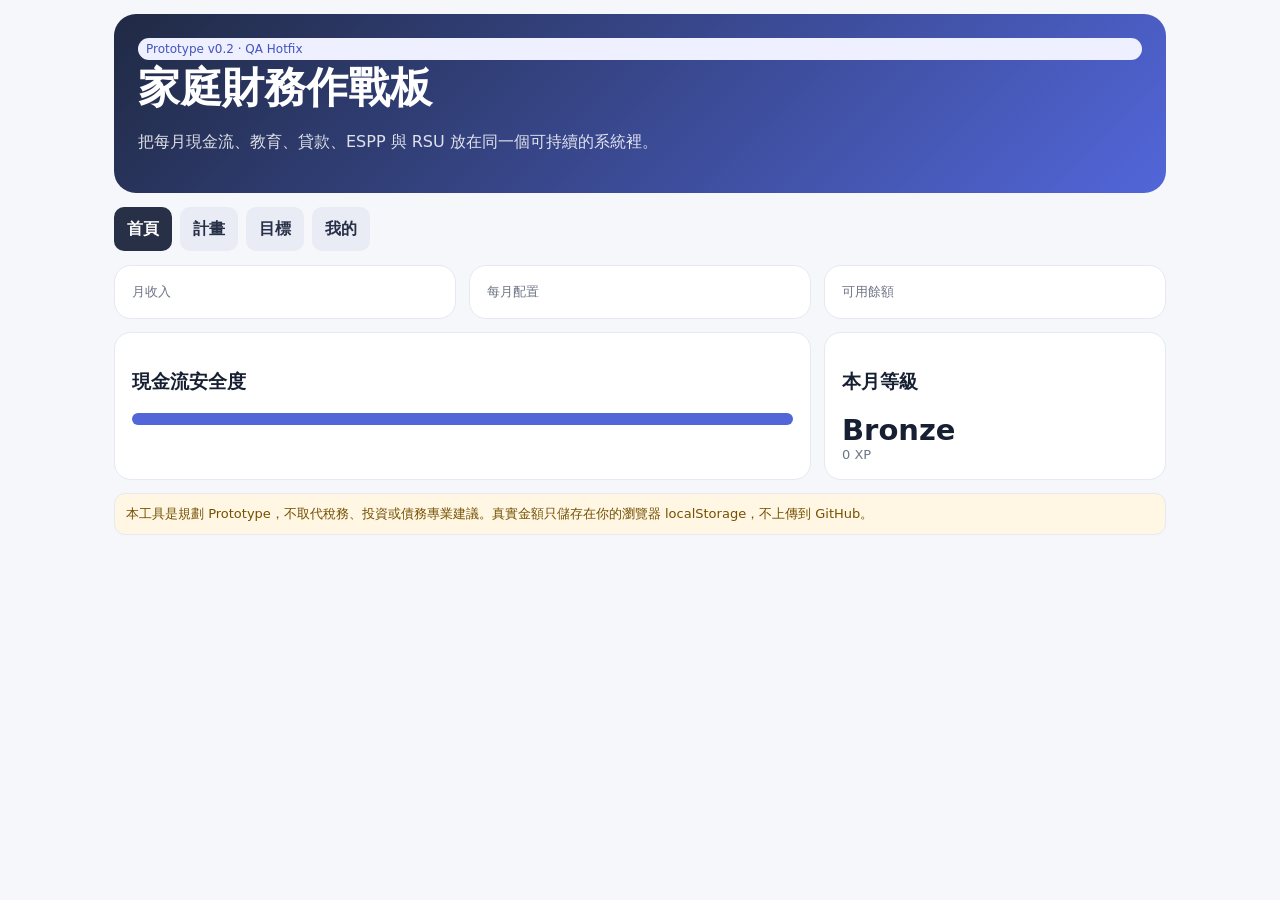
==== preview/index.html @ ba94e218 "preview: emergency QA source-fragment hotfix" ====
<!doctype html><html lang="zh-Hant"><head><meta charset="utf-8"><meta name="viewport" content="width=device-width,initial-scale=1"><title>家庭財務作戰板</title><style>:root{--font-scale:1;--b:#f5f7fb;--c:#fff;--i:#172033;--m:#6d7485;--a:#5266d9;--l:#e6e9f2;--g:#158266}*{box-sizing:border-box}body{margin:0;background:var(--b);color:var(--i);font-family:system-ui,-apple-system,"Noto Sans TC",sans-serif;font-size:calc(16px * var(--font-scale))}.w{max-width:1080px;margin:auto;padding:14px}.hero{background:linear-gradient(135deg,#202a44,#5266d9);color:#fff;padding:24px;border-radius:22px}.hero h1{margin:0;font-size:clamp(28px,5vw,42px)}.hero p{opacity:.85}.tabs{display:flex;gap:8px;margin:14px 0;overflow:auto}.tabs a,button{border:0;border-radius:10px;padding:10px 13px;background:#e9ecf5;color:#273047;font-weight:700}.tabs .on{background:#273047;color:#fff}.page{display:none}.page.on{display:grid}.page:target{display:grid}body:has(.page:target) .page.on:not(:target){display:none}.tabs a{text-decoration:none;border-radius:10px;padding:10px 13px;background:#e9ecf5;color:#273047;font-weight:700}.tabs a.on{background:#273047;color:#fff}.grid{grid-template-columns:repeat(12,1fr);gap:13px}.card{grid-column:span 4;background:var(--c);border:1px solid var(--l);border-radius:17px;padding:17px}.wide{grid-column:span 8}.full{grid-column:1/-1}.k{font-size:29px;font-weight:900}.muted{color:var(--m);font-size:13px}.row{display:flex;justify-content:space-between;gap:10px;align-items:center;padding:8px 0;border-bottom:1px solid var(--l)}input{width:145px;padding:9px;border:1px solid var(--l);border-radius:9px;text-align:right;font-size:16px}.bar{height:12px;background:#eef0f5;border-radius:99px;overflow:hidden}.bar i{display:block;height:100%;background:var(--a)}.tag{background:#eef0ff;color:#4253bf;border-radius:99px;padding:4px 8px;font-size:12px}.note{background:#fff7e4;padding:11px;border-radius:11px;color:#755000;font-size:13px}details{margin-top:8px}summary{cursor:pointer;font-weight:700}.quest{display:flex;gap:10px;padding:10px 0;border-bottom:1px solid var(--l)}.quest input{width:auto}.split{display:grid;grid-template-columns:1fr 1fr;gap:10px}.box{background:#f4f6ff;padding:12px;border-radius:12px}.good{color:var(--g)}.fontctl{display:inline-flex;gap:4px;padding:3px;border:1px solid var(--l);border-radius:12px;background:#f4f6fb}.fontctl button{width:44px;height:44px;padding:0;background:transparent}.fontctl button:active{background:#e5e9f4}.stock-event{display:grid;grid-template-columns:18px minmax(0,1fr) auto;gap:10px;padding:10px 0;border-bottom:1px solid var(--l)}.event-dot{width:12px;height:12px;border-radius:50%;margin-top:5px;border:2px solid var(--a);background:#fff}.stock-event.done .event-dot{background:var(--g);border-color:var(--g)}.event-date{font-size:12px;color:var(--m)}.event-name{font-weight:800}.event-memo{font-size:13px;color:var(--m)}.event-menu{display:flex;gap:4px;flex-wrap:wrap}.event-menu button{padding:6px 8px;font-size:12px}.budget-group{border-bottom:1px solid var(--l)}.budget-head{display:flex;gap:10px;align-items:center;padding:10px 0}.budget-toggle{width:44px;height:44px;padding:0}.budget-title{flex:1}.budget-total{font-weight:900}.budget-children{display:none;padding:0 0 12px 54px}.budget-group.open .budget-children{display:block}.subrow{display:grid;grid-template-columns:minmax(0,1fr) 120px 44px;gap:8px;padding:6px 0}.subrow input{width:100%}.del{width:44px;padding:0}:focus-visible{outline:3px solid rgba(82,102,217,.35);outline-offset:2px}.tabs a{min-height:44px;display:flex;align-items:center;justify-content:center;white-space:nowrap}@media(max-width:760px){.budget-children{padding-left:0}.subrow{grid-template-columns:minmax(0,1fr) 100px 44px}.card,.wide{.card,.wide{grid-column:1/-1}.split{grid-template-columns:1fr}input{width:120px}}</style></head><body><div class="w"><section class="hero"><div class="tag">Prototype v0.2 · QA Hotfix</div><h1>家庭財務作戰板</h1><p>把每月現金流、教育、貸款、ESPP 與 RSU 放在同一個可持續的系統裡。</p></section><nav class="tabs"><a class="tablink on" href="#dash" data-p="dash">首頁</a><a class="tablink" href="#budget" data-p="budget">計畫</a><a class="tablink" href="#travel" data-p="travel">目標</a><a class="tablink" href="#quests" data-p="quests">我的</a></nav><main><section id="dash" class="page on grid"><div class="card"><div class="muted">月收入</div><div class="k" id="incomeK"></div></div><div class="card"><div class="muted">每月配置</div><div class="k" id="spentK"></div></div><div class="card"><div class="muted">可用餘額</div><div class="k good" id="leftK"></div></div><div class="card wide"><h3>現金流安全度</h3><div class="bar"><i id="safeBar"></i></div><p class="muted" id="safeTxt"></p></div><div class="card"><h3>本月等級</h3><div class="k" id="level">Bronze</div><div class="muted"><span id="xp">0</span> XP</div></div><div class="card full note">本工具是規劃 Prototype，不取代稅務、投資或債務專業建議。真實金額只儲存在你的瀏覽器 localStorage，不上傳到 GitHub。</div></section><section id="budget" class="page grid"><div class="card full"><h2>每月真實預算</h2><p class="muted">右側直接輸入實際金額，總覽即時重算。</p><div id="budgetRows"></div></div><div class="card full"><h2>Smart Allocation</h2><p class="muted">必要支出與 ESPP 扣除後，把剩餘現金分配到四個目的。</p><div class="split"><div class="box"><div class="row"><span>✈️ 旅行</span><input id="allocTravel" type="number" min="0" inputmode="numeric"></div><div class="row"><span>🛡️ 安全網</span><input id="allocEmergency" type="number" min="0" inputmode="numeric"></div><div class="row"><span>📈 長期投資</span><input id="allocInvest" type="number" min="0" inputmode="numeric"></div><div class="row"><span>☕ 自由使用</span><input id="allocFree" type="number" min="0" inputmode="numeric"></div></div><div class="box"><div class="muted">本月可分配</div><div class="k" id="allocAvailable">NT$0</div><div class="muted">尚未分配</div><div class="k" id="allocRemain">NT$0</div><button type="button" id="suggestAlloc">產生建議配置</button></div></div><div id="allocNote" class="note" style="margin-top:12px"></div></div></section><section id="travel" class="page grid"><div class="card full"><div class="tag">12 個月投射</div><h2>Future Me</h2><p class="muted">只使用目前每月配置做投射，不假設投資報酬率或額外收入。</p><div class="split"><div class="box"><div class="muted">✈️ 旅遊基金增加</div><div class="k" id="fmTravel">NT$0</div></div><div class="box"><div class="muted">🛡️ 安全網增加</div><div class="k" id="fmEmergency">NT$0</div></div><div class="box"><div class="muted">📈 投資本金增加</div><div class="k" id="fmInvest">NT$0</div></div><div class="box"><div class="muted">☕ 自由使用預算</div><div class="k" id="fmFree">NT$0</div></div></div><div id="fmSummary" class="note" style="margin-top:12px"></div></div><div class="card wide"><h2>年度旅遊基金</h2><div class="row"><span>年度目標</span><input id="travelGoal" type="number"></div><div class="row"><span>目前累積</span><input id="travelNow" type="number"></div><div class="row"><span>每月固定投入</span><input id="travelMonthly" type="number"></div><h3 id="travelNeed"></h3><div class="bar"><i id="travelBar"></i></div></div><div class="card"><h3>規則</h3><p>旅遊是可預期支出，使用 sinking fund，不從緊急預備金支付。</p><p class="muted">沒花完直接 rollover 到下一年度。</p></div></section><section id="quests" class="page grid"><div class="card full"><h2>顯示設定</h2><div class="row"><span><b>文字大小</b><br><span class="muted">調整整個介面的閱讀尺寸</span></span><div class="fontctl"><button type="button" id="fontDown" aria-label="縮小字體"><span style="font-size:15px;font-weight:800">A</span></button><button type="button" id="fontUp" aria-label="放大字體"><span style="font-size:23px;font-weight:800">A</span></button></div></div></div><div class="card full"><h2>公司股票</h2><div class="split"><div class="box"><b>AMD RSU</b><div class="k"><span id="rsuViewShares">58</span> 股</div><div class="muted">Cost basis US$<span id="rsuViewBasis">529.14</span></div><div class="muted">已實現 <span id="rsuViewSold">10 股 @ US$624.80</span></div></div><div class="box"><b>AMD ESPP</b><div class="k"><span id="esppViewPct">8</span>%</div><div class="muted">上限 15% · 下一購入 <span id="esppViewNext">2026/11</span></div><div class="muted">本期預估投入 <span id="esppViewAmount">NT$60,000</span></div></div></div><div style="margin-top:18px"><h3>資產事件</h3><div id="stockEventsList"></div><button type="button" id="eventAdd">＋ 新增事件</button><div id="eventForm" class="box" style="display:none;margin-top:10px"><div class="row"><span>日期</span><input id="eventDate" type="date"></div><div class="row"><span>類型</span><select id="eventKind"><option>RSU Vest</option><option>RSU Sell</option><option>ESPP Purchase</option><option>ESPP Sell</option><option>Bonus</option><option>其他</option></select></div><div class="row"><span>名稱</span><input id="eventName" type="text" placeholder="事件名稱"></div><div class="row"><span>備註</span><input id="eventMemo" type="text" placeholder="股數、價格或用途"></div><div style="display:flex;justify-content:flex-end;gap:8px;margin-top:10px"><button type="button" id="eventCancel">取消</button><button type="button" id="eventSave">儲存</button></div></div></div><details style="margin-top:12px"><summary>編輯公司股票資料</summary><div class="box"><div class="row"><span>RSU 剩餘股數</span><input id="rsuEditShares" type="number" min="0"></div><div class="row"><span>RSU Cost basis (USD)</span><input id="rsuEditBasis" type="number" min="0" step="0.01"></div><div class="row"><span>已賣股數</span><input id="rsuEditSoldShares" type="number" min="0"></div><div class="row"><span>已賣平均價 (USD)</span><input id="rsuEditSoldPrice" type="number" min="0" step="0.01"></div><div class="row"><span>ESPP 提撥率</span><input id="esppEditPct" type="number" min="0" max="15"></div><div class="row"><span>ESPP 本期預估投入</span><input id="esppEditAmount" type="number" min="0"></div></div></details><div class="note" style="margin-top:12px"><b>集中風險</b><br>薪資、RSU 與 ESPP 都來自同一家公司；變現後可優先考慮非雇主公司資產。</div></div><div class="card full"><h2>本月任務</h2><div id="questRows"></div></div></section></main></div><script>
const defaults={income:0,travelGoal:0,travelNow:0,travelMonthly:0,esppPct:8,quests:[false,false,false,false,false],fontScale:1};
const defs={
 mortgage:{name:'房貸／住房',subs:['房貸','管理費','水電／瓦斯']},
 education:{name:'子女教育／課程',subs:['學校／學雜費','英文｜以馬內利美語','小提琴｜星晴','籃球 A2','游泳｜FSIMG 鯊魚團練','游泳｜個別課','數學／家教','鋼琴｜鈞鈞','圍棋','MTB 單車','小鐵人','芭蕾','水球','水舞／美人魚','教材／書籍／學習 App','比賽／報名／活動費']},
 transport:{name:'交通／校車',subs:['校車／大眾運輸','油資／停車','計程車']},
 loans:{name:'其他貸款',subs:['中信信貸','聯邦信貸','LINE Bank 信貸','信用卡分期／其他貸款']},
 living:{name:'生活費',subs:['餐飲','日用品','電信／網路']},
 insurance:{name:'保險／醫療',subs:['保險','醫療／藥品']},
 travel:{name:'年度旅遊基金',subs:['機票／交通','住宿','活動／當地支出']},
 emergency:{name:'緊急預備金',subs:['緊急預備金']},
 invest:{name:'非 AMD 長期投資',subs:['ETF／基金','其他長期投資']},
 other:{name:'彈性／大型支出',subs:['課程／器材','臨時支出']}
};
let raw={};try{raw=JSON.parse(localStorage.getItem('lfp')||'{}')}catch(e){}
let s=Object.assign({},defaults,raw);if(!s.fontScale)s.fontScale=1;
['allocTravel','allocEmergency','allocInvest','allocFree'].forEach(function(k){if(typeof s[k]!=='number')s[k]=0});
if(!s.employerStock)s.employerStock={rsuShares:58,rsuBasis:529.14,soldShares:10,soldPrice:624.80,esppPct:s.esppPct||8,esppMax:15,nextPurchase:'2026-11',esppAmount:60000};
if(!Array.isArray(s.stockEvents))s.stockEvents=[{date:'2026-09-24',kind:'RSU Sell',name:'RSU 已實現',memo:'10 股 @ US$624.80',done:true},{date:'2026-11-15',kind:'ESPP Purchase',name:'ESPP 預計購入',memo:'本期預估投入 NT$60,000',done:false}];document.documentElement.style.setProperty('--font-scale',s.fontScale);
if(!s.subcategories){s.subcategories={};for(const k in defs)s.subcategories[k]=defs[k].subs.map(n=>[n,0]);}
for(const k in defs){
 if(!Array.isArray(s.subcategories[k]))s.subcategories[k]=[];
 const names=s.subcategories[k].map(function(x){return x[0]});
 defs[k].subs.forEach(function(n){if(names.indexOf(n)<0)s.subcategories[k].push([n,0])});
}
const money=n=>'NT</body></html>+Math.round(Number(n)||0).toLocaleString('zh-TW');
function persist(){localStorage.setItem('lfp',JSON.stringify(s))}
function total(k){return (s.subcategories[k]||[]).reduce((a,x)=>a+(Number(x[1])||0),0)}
function updateFutureMe(){
 var set=function(id,v){var e=document.getElementById(id);if(e)e.textContent=money(v)};
 set('fmTravel',(s.allocTravel||0)*12);set('fmEmergency',(s.allocEmergency||0)*12);set('fmInvest',(s.allocInvest||0)*12);set('fmFree',(s.allocFree||0)*12);
 var sum=document.getElementById('fmSummary');if(sum){var total=((s.allocTravel||0)+(s.allocEmergency||0)+(s.allocInvest||0)+(s.allocFree||0))*12;sum.innerHTML=total>0?'照目前節奏，未來 12 個月會有 <b>'+money(total)+'</b> 被有目的地分配。':'先在「計畫」完成 Smart Allocation，這裡就會出現 12 個月後的結果。'}
}
function updateAllocation(){
 var essential=['mortgage','education','transport','loans','living','insurance','other'].reduce(function(a,k){return a+total(k)},0);
 var espp=(Number(s.income)||0)*(Number(s.esppPct)||0)/100;
 var available=Math.max(0,(Number(s.income)||0)-essential-espp);
 var used=(s.allocTravel||0)+(s.allocEmergency||0)+(s.allocInvest||0)+(s.allocFree||0);
 var remain=available-used;
 var txt=function(id,v){var e=document.getElementById(id);if(e)e.textContent=v};
 var val=function(id,v){var e=document.getElementById(id);if(e&&document.activeElement!==e)e.value=v};
 txt('allocAvailable',money(available));txt('allocRemain',money(remain));
 var re=document.getElementById('allocRemain');if(re)re.className='k '+(remain<0?'':'good');
 val('allocTravel',s.allocTravel);val('allocEmergency',s.allocEmergency);val('allocInvest',s.allocInvest);val('allocFree',s.allocFree);
 var note=document.getElementById('allocNote');if(note)note.innerHTML=remain<0?'<b>目前超出可分配金額 '+money(Math.abs(remain))+'</b>，請降低配置。':'一年照此配置：旅行 '+money(s.allocTravel*12)+' · 安全網 '+money(s.allocEmergency*12)+' · 投資本金 '+money(s.allocInvest*12);
 updateFutureMe();return available;
}
function renderStockEvents(){
 var host=document.getElementById('stockEventsList');if(!host)return;
 var arr=s.stockEvents.slice().sort(function(a,b){return String(a.date).localeCompare(String(b.date))});
 host.innerHTML=arr.map(function(ev){var i=s.stockEvents.indexOf(ev);return '<div class="stock-event '+(ev.done?'done':'')+'"><span class="event-dot"></span><div><div class="event-date">'+String(ev.date||'').replace(/-/g,'/')+' · '+(ev.kind||'其他')+'</div><div class="event-name">'+(ev.name||'未命名')+'</div><div class="event-memo">'+(ev.memo||'')+'</div></div><div class="event-menu"><button type="button" data-event-toggle="'+i+'">'+(ev.done?'復原':'完成')+'</button><button type="button" data-event-delete="'+i+'">刪除</button></div></div>'}).join('');
 host.querySelectorAll('[data-event-toggle]').forEach(function(b){b.onclick=function(){var i=Number(b.getAttribute('data-event-toggle'));if(!s.stockEvents[i])return;s.stockEvents[i].done=!s.stockEvents[i].done;persist();renderStockEvents()}});
 host.querySelectorAll('[data-event-delete]').forEach(function(b){b.onclick=function(){var i=Number(b.getAttribute('data-event-delete'));if(!s.stockEvents[i])return;s.stockEvents.splice(i,1);persist();renderStockEvents()}});
}
function bindStockEvents(){
 var add=document.getElementById('eventAdd'),form=document.getElementById('eventForm'),cancel=document.getElementById('eventCancel'),save=document.getElementById('eventSave');
 if(add&&form)add.onclick=function(){form.style.display='block'};
 if(cancel&&form)cancel.onclick=function(){form.style.display='none'};
 if(save&&form)save.onclick=function(){var d=document.getElementById('eventDate').value,n=document.getElementById('eventName').value.trim();if(!d||!n)return;s.stockEvents.push({date:d,kind:document.getElementById('eventKind').value,name:n,memo:document.getElementById('eventMemo').value.trim(),done:false});persist();form.style.display='none';document.getElementById('eventName').value='';document.getElementById('eventMemo').value='';renderStockEvents()};
}
function updateStock(){
 var x=s.employerStock||{};
 var set=function(id,v){var e=document.getElementById(id);if(e)e.textContent=v};
 var val=function(id,v){var e=document.getElementById(id);if(e&&document.activeElement!==e)e.value=v};
 set('rsuViewShares',x.rsuShares||0);set('rsuViewBasis',Number(x.rsuBasis||0).toFixed(2));
 set('rsuViewSold',(x.soldShares||0)+' 股 @ US
 const espp=(Number(s.income)||0)*(Number(s.esppPct)||0)/100;
 const spent=Object.keys(defs).reduce((a,k)=>a+total(k),0)+espp;
 document.getElementById('incomeK').textContent=money(s.income);document.getElementById('spentK').textContent=money(spent);document.getElementById('leftK').textContent=money((Number(s.income)||0)-spent);
 const r=s.income?Math.max(0,Math.min(100,((s.income-spent)/s.income)*100)):0;document.getElementById('safeBar').style.width=r+'%';document.getElementById('safeTxt').textContent='月收入扣除規劃後保留 '+r.toFixed(1)+'% 現金彈性';
 updateAllocation();
}
function bindBudget(){
 document.querySelectorAll('.budget-toggle').forEach(b=>b.onclick=()=>{const g=b.closest('.budget-group');g.classList.toggle('open');b.textContent=g.classList.contains('open')?'−':'＋'});
 document.querySelectorAll('.subamt').forEach(e=>e.oninput=()=>{const k=e.dataset.k,i=+e.dataset.i;s.subcategories[k][i][1]=Math.max(0,Number(e.value)||0);e.closest('.budget-group').querySelector('.budget-total').textContent=money(total(k));persist();calc()});
 document.querySelectorAll('.subname').forEach(e=>e.onchange=()=>{s.subcategories[e.dataset.k][+e.dataset.i][0]=e.value.trim()||'未命名';persist()});
 document.querySelectorAll('.del').forEach(b=>b.onclick=()=>{const k=b.dataset.k;s.subcategories[k].splice(+b.dataset.i,1);persist();renderBudget();(()=>{const g=document.querySelector('[data-group="'+k+'"]');if(g){g.classList.add('open');const bt=g.querySelector('.budget-toggle');if(bt)bt.textContent='−'}})()});
 document.querySelectorAll('.add').forEach(b=>b.onclick=()=>{const k=b.dataset.k;s.subcategories[k].push(['新項目',0]);persist();renderBudget();const g=document.querySelector('[data-group="'+k+'"]');if(g){g.classList.add('open');const bt=g.querySelector('.budget-toggle');if(bt)bt.textContent='−'}});
}
function renderBudget(){
 document.getElementById('budgetRows').innerHTML='<div class="row"><b>可分配月收入</b><input id="incomeInput" type="number" inputmode="numeric" value="'+(s.income||0)+'"></div>'+Object.entries(defs).map(([k,d])=>'<div class="budget-group" data-group="'+k+'"><div class="budget-head"><button type="button" class="budget-toggle">＋</button><div class="budget-title"><b>'+d.name+'</b></div><div class="budget-total">'+money(total(k))+'</div></div><div class="budget-children">'+(s.subcategories[k]||[]).map((x,i)=>'<div class="subrow"><input class="subname" data-k="'+k+'" data-i="'+i+'" value="'+String(x[0]).replace(/"/g,'&quot;')+'"><input class="subamt" data-k="'+k+'" data-i="'+i+'" type="number" inputmode="numeric" min="0" value="'+(Number(x[1])||0)+'"><button type="button" class="del" data-k="'+k+'" data-i="'+i+'">×</button></div>').join('')+'<button type="button" class="add" data-k="'+k+'">＋ 新增子分類</button></div></div>').join('');
 document.getElementById('incomeInput').oninput=()=>{s.income=Number(document.getElementById('incomeInput').value)||0;persist();calc()};bindBudget();
}
function render(){
 renderBudget();calc();updateStock();updateFutureMe();renderStockEvents();
  document.getElementById('travelGoal').value=s.travelGoal;document.getElementById('travelNow').value=s.travelNow;document.getElementById('travelMonthly').value=s.travelMonthly;
 const rem=Math.max(0,s.travelGoal-s.travelNow),m=Math.max(1,Math.ceil(rem/Math.max(1,s.travelMonthly)));document.getElementById('travelNeed').textContent='照目前速度約 '+m+' 個月達標';document.getElementById('travelBar').style.width=(s.travelGoal?Math.min(100,s.travelNow/s.travelGoal*100):0)+'%';
  document.getElementById('questRows').innerHTML=['沒有新增高利消費債','旅遊基金完成投入','緊急預備金完成投入','ESPP 符合現金流','完成月底 Review'].map((q,i)=>'<label class="quest"><input data-q="'+i+'" type="checkbox" '+(s.quests[i]?'checked':'')+'><span>'+q+'</span></label>').join('');
 const xp=s.quests.filter(Boolean).length*20;var xpEl=document.getElementById('xp');if(xpEl)xpEl.textContent=xp;var levelEl=document.getElementById('level');if(levelEl)levelEl.textContent=xp>=80?'Gold':xp>=40?'Silver':'Bronze';
 document.querySelectorAll('[data-q]').forEach(e=>e.onchange=()=>{s.quests[+e.dataset.q]=e.checked;persist();render()});
}
function bindTabs(){document.querySelectorAll('.tabs a').forEach(function(b){b.onclick=function(){document.querySelectorAll('.tabs button').forEach(function(x){x.classList.remove('on')});document.querySelectorAll('.page').forEach(function(x){x.classList.remove('on')});b.classList.add('on');var p=document.getElementById(b.getAttribute('data-p'));if(p)p.classList.add('on')}})}
function boot(){
 var phase='start';
 try{
  phase='render';render();
  phase='tabs';bindTabs();
  ['travelGoal','travelNow','travelMonthly'].forEach(function(id){var el=document.getElementById(id);if(el)el.oninput=function(e){s[id]=Number(e.target.value)||0;persist();if(id==='esppPct')calc()}});
  bindStockEvents();
  var allocFields=['allocTravel','allocEmergency','allocInvest','allocFree'];
  allocFields.forEach(function(id){var e=document.getElementById(id);if(e)e.oninput=function(){s[id]=Math.max(0,Number(e.value)||0);persist();updateAllocation()}});
  var sa=document.getElementById('suggestAlloc');if(sa)sa.onclick=function(){var a=updateAllocation();s.allocTravel=Math.round(a*.25);s.allocEmergency=Math.round(a*.30);s.allocInvest=Math.round(a*.30);s.allocFree=Math.max(0,a-s.allocTravel-s.allocEmergency-s.allocInvest);persist();updateAllocation()};
  var stockFields=['rsuEditShares','rsuEditBasis','rsuEditSoldShares','rsuEditSoldPrice','esppEditPct','esppEditAmount'];
  stockFields.forEach(function(id){var e=document.getElementById(id);if(e)e.oninput=function(){
   if(id==='rsuEditShares')s.employerStock.rsuShares=Math.max(0,Number(e.value)||0);
   if(id==='rsuEditBasis')s.employerStock.rsuBasis=Math.max(0,Number(e.value)||0);
   if(id==='rsuEditSoldShares')s.employerStock.soldShares=Math.max(0,Number(e.value)||0);
   if(id==='rsuEditSoldPrice')s.employerStock.soldPrice=Math.max(0,Number(e.value)||0);
   if(id==='esppEditPct'){s.esppPct=Math.max(0,Math.min(15,Number(e.value)||0));s.employerStock.esppPct=s.esppPct;var ep=document.getElementById('esppPct');if(ep)ep.value=s.esppPct;calc()}
   if(id==='esppEditAmount')s.employerStock.esppAmount=Math.max(0,Number(e.value)||0);
   persist();updateStock();
  }});
  var fd=document.getElementById('fontDown'),fu=document.getElementById('fontUp');
  if(fd)fd.onclick=function(){s.fontScale=Math.max(.9,Math.round((s.fontScale-.05)*100)/100);document.documentElement.style.setProperty('--font-scale',s.fontScale);persist()};
  if(fu)fu.onclick=function(){s.fontScale=Math.min(1.25,Math.round((s.fontScale+.05)*100)/100);document.documentElement.style.setProperty('--font-scale',s.fontScale);persist()};
  phase='done';document.documentElement.setAttribute('data-app-ready','1');
 }catch(err){
  var n=document.createElement('div');n.style.cssText='margin:12px;padding:12px;border-radius:10px;background:#fff1f0;color:#8a1c1c;font:14px system-ui';n.textContent='介面初始化失敗 ['+phase+']：'+(err&&err.message?err.message:String(err));document.body.insertBefore(n,document.body.firstChild);
 }
}
boot()
</script></body></html>
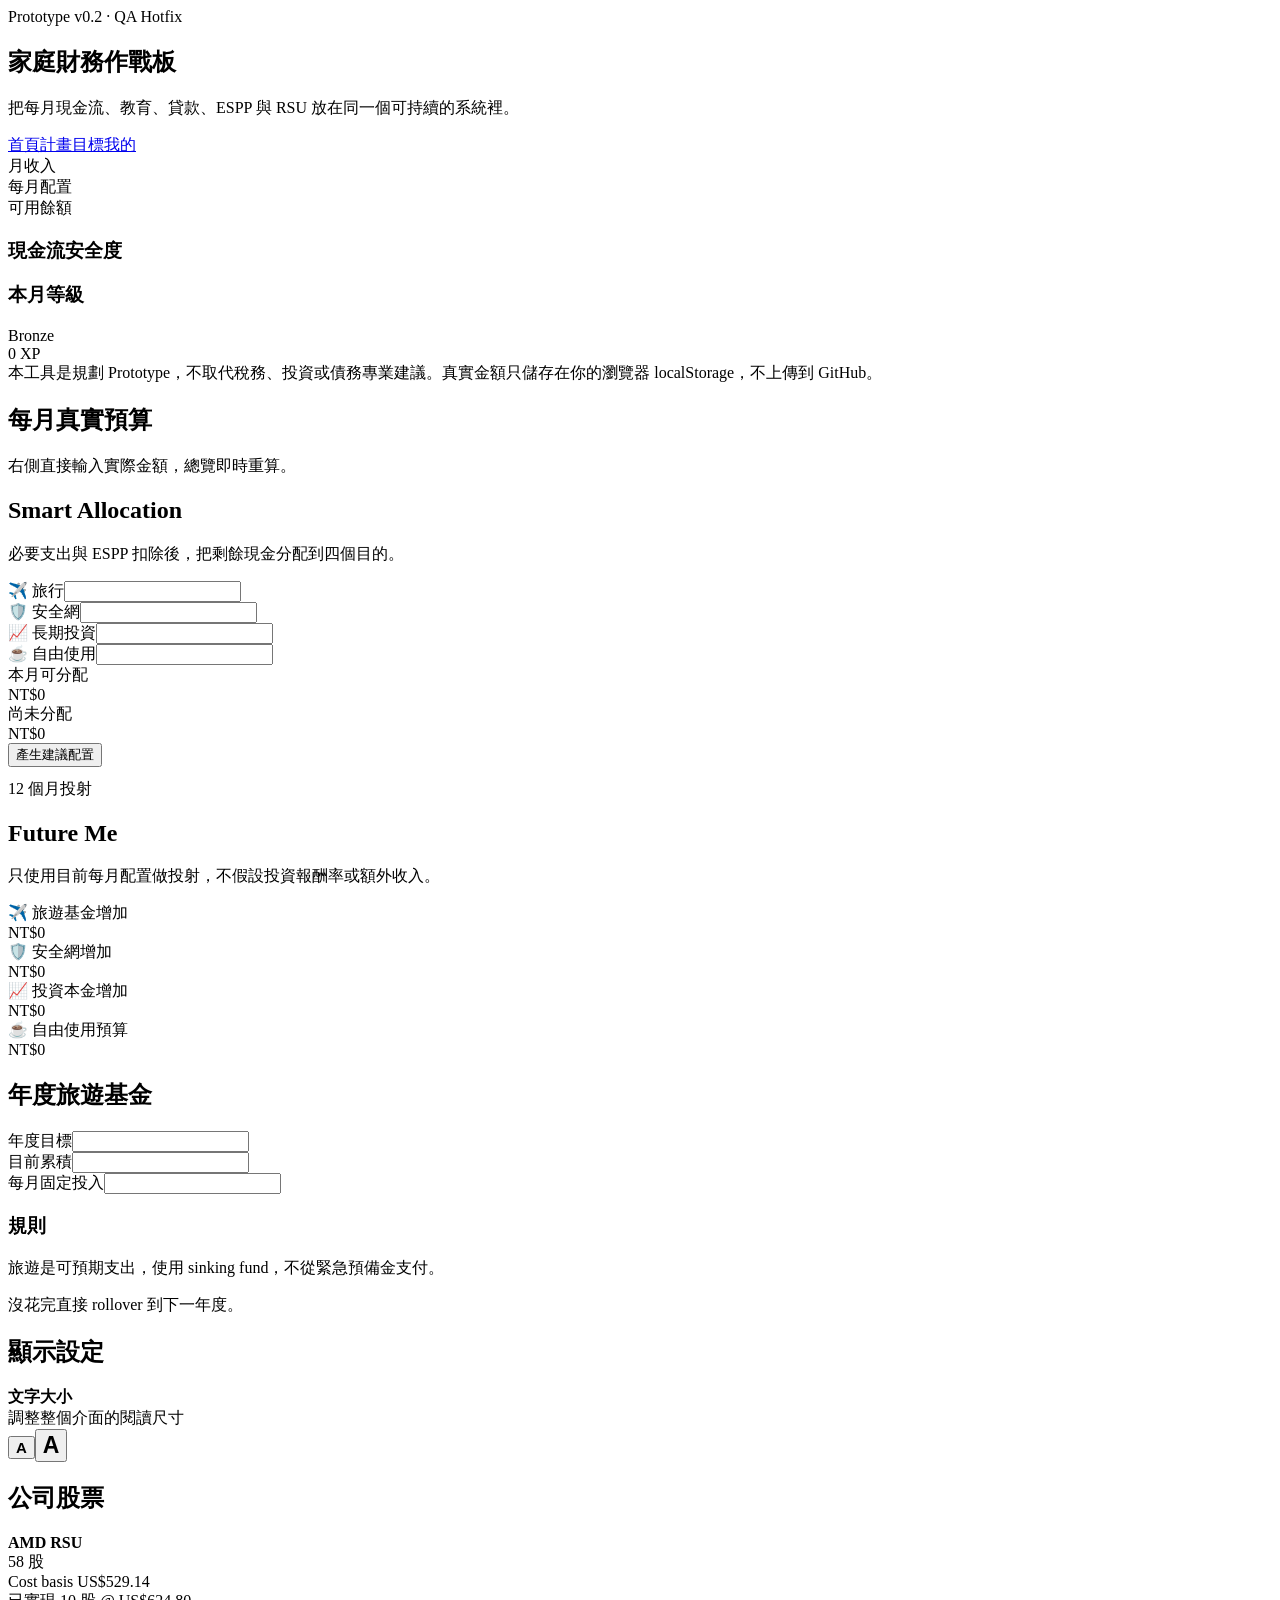
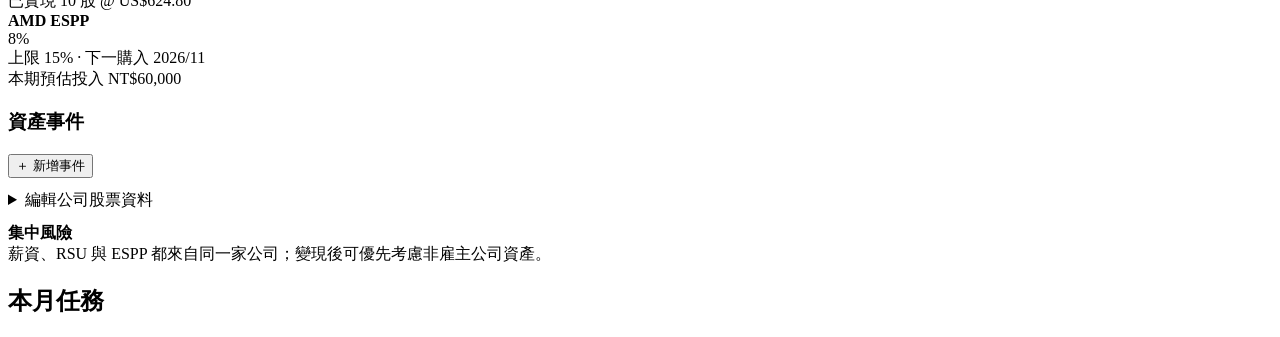
==== commit d820459d: "preview: sync rebuilt index.html" ====
--- a/preview/index.html
+++ b/preview/index.html
@@ -1,4 +1,4 @@
-<!doctype html><html lang="zh-Hant"><head><meta charset="utf-8"><meta name="viewport" content="width=device-width,initial-scale=1"><title>家庭財務作戰板</title><style>:root{--font-scale:1;--b:#f5f7fb;--c:#fff;--i:#172033;--m:#6d7485;--a:#5266d9;--l:#e6e9f2;--g:#158266}*{box-sizing:border-box}body{margin:0;background:var(--b);color:var(--i);font-family:system-ui,-apple-system,"Noto Sans TC",sans-serif;font-size:calc(16px * var(--font-scale))}.w{max-width:1080px;margin:auto;padding:14px}.hero{background:linear-gradient(135deg,#202a44,#5266d9);color:#fff;padding:24px;border-radius:22px}.hero h1{margin:0;font-size:clamp(28px,5vw,42px)}.hero p{opacity:.85}.tabs{display:flex;gap:8px;margin:14px 0;overflow:auto}.tabs a,button{border:0;border-radius:10px;padding:10px 13px;background:#e9ecf5;color:#273047;font-weight:700}.tabs .on{background:#273047;color:#fff}.page{display:none}.page.on{display:grid}.page:target{display:grid}body:has(.page:target) .page.on:not(:target){display:none}.tabs a{text-decoration:none;border-radius:10px;padding:10px 13px;background:#e9ecf5;color:#273047;font-weight:700}.tabs a.on{background:#273047;color:#fff}.grid{grid-template-columns:repeat(12,1fr);gap:13px}.card{grid-column:span 4;background:var(--c);border:1px solid var(--l);border-radius:17px;padding:17px}.wide{grid-column:span 8}.full{grid-column:1/-1}.k{font-size:29px;font-weight:900}.muted{color:var(--m);font-size:13px}.row{display:flex;justify-content:space-between;gap:10px;align-items:center;padding:8px 0;border-bottom:1px solid var(--l)}input{width:145px;padding:9px;border:1px solid var(--l);border-radius:9px;text-align:right;font-size:16px}.bar{height:12px;background:#eef0f5;border-radius:99px;overflow:hidden}.bar i{display:block;height:100%;background:var(--a)}.tag{background:#eef0ff;color:#4253bf;border-radius:99px;padding:4px 8px;font-size:12px}.note{background:#fff7e4;padding:11px;border-radius:11px;color:#755000;font-size:13px}details{margin-top:8px}summary{cursor:pointer;font-weight:700}.quest{display:flex;gap:10px;padding:10px 0;border-bottom:1px solid var(--l)}.quest input{width:auto}.split{display:grid;grid-template-columns:1fr 1fr;gap:10px}.box{background:#f4f6ff;padding:12px;border-radius:12px}.good{color:var(--g)}.fontctl{display:inline-flex;gap:4px;padding:3px;border:1px solid var(--l);border-radius:12px;background:#f4f6fb}.fontctl button{width:44px;height:44px;padding:0;background:transparent}.fontctl button:active{background:#e5e9f4}.stock-event{display:grid;grid-template-columns:18px minmax(0,1fr) auto;gap:10px;padding:10px 0;border-bottom:1px solid var(--l)}.event-dot{width:12px;height:12px;border-radius:50%;margin-top:5px;border:2px solid var(--a);background:#fff}.stock-event.done .event-dot{background:var(--g);border-color:var(--g)}.event-date{font-size:12px;color:var(--m)}.event-name{font-weight:800}.event-memo{font-size:13px;color:var(--m)}.event-menu{display:flex;gap:4px;flex-wrap:wrap}.event-menu button{padding:6px 8px;font-size:12px}.budget-group{border-bottom:1px solid var(--l)}.budget-head{display:flex;gap:10px;align-items:center;padding:10px 0}.budget-toggle{width:44px;height:44px;padding:0}.budget-title{flex:1}.budget-total{font-weight:900}.budget-children{display:none;padding:0 0 12px 54px}.budget-group.open .budget-children{display:block}.subrow{display:grid;grid-template-columns:minmax(0,1fr) 120px 44px;gap:8px;padding:6px 0}.subrow input{width:100%}.del{width:44px;padding:0}:focus-visible{outline:3px solid rgba(82,102,217,.35);outline-offset:2px}.tabs a{min-height:44px;display:flex;align-items:center;justify-content:center;white-space:nowrap}@media(max-width:760px){.budget-children{padding-left:0}.subrow{grid-template-columns:minmax(0,1fr) 100px 44px}.card,.wide{.card,.wide{grid-column:1/-1}.split{grid-template-columns:1fr}input{width:120px}}</style></head><body><div class="w"><section class="hero"><div class="tag">Prototype v0.2 · QA Hotfix</div><h1>家庭財務作戰板</h1><p>把每月現金流、教育、貸款、ESPP 與 RSU 放在同一個可持續的系統裡。</p></section><nav class="tabs"><a class="tablink on" href="#dash" data-p="dash">首頁</a><a class="tablink" href="#budget" data-p="budget">計畫</a><a class="tablink" href="#travel" data-p="travel">目標</a><a class="tablink" href="#quests" data-p="quests">我的</a></nav><main><section id="dash" class="page on grid"><div class="card"><div class="muted">月收入</div><div class="k" id="incomeK"></div></div><div class="card"><div class="muted">每月配置</div><div class="k" id="spentK"></div></div><div class="card"><div class="muted">可用餘額</div><div class="k good" id="leftK"></div></div><div class="card wide"><h3>現金流安全度</h3><div class="bar"><i id="safeBar"></i></div><p class="muted" id="safeTxt"></p></div><div class="card"><h3>本月等級</h3><div class="k" id="level">Bronze</div><div class="muted"><span id="xp">0</span> XP</div></div><div class="card full note">本工具是規劃 Prototype，不取代稅務、投資或債務專業建議。真實金額只儲存在你的瀏覽器 localStorage，不上傳到 GitHub。</div></section><section id="budget" class="page grid"><div class="card full"><h2>每月真實預算</h2><p class="muted">右側直接輸入實際金額，總覽即時重算。</p><div id="budgetRows"></div></div><div class="card full"><h2>Smart Allocation</h2><p class="muted">必要支出與 ESPP 扣除後，把剩餘現金分配到四個目的。</p><div class="split"><div class="box"><div class="row"><span>✈️ 旅行</span><input id="allocTravel" type="number" min="0" inputmode="numeric"></div><div class="row"><span>🛡️ 安全網</span><input id="allocEmergency" type="number" min="0" inputmode="numeric"></div><div class="row"><span>📈 長期投資</span><input id="allocInvest" type="number" min="0" inputmode="numeric"></div><div class="row"><span>☕ 自由使用</span><input id="allocFree" type="number" min="0" inputmode="numeric"></div></div><div class="box"><div class="muted">本月可分配</div><div class="k" id="allocAvailable">NT$0</div><div class="muted">尚未分配</div><div class="k" id="allocRemain">NT$0</div><button type="button" id="suggestAlloc">產生建議配置</button></div></div><div id="allocNote" class="note" style="margin-top:12px"></div></div></section><section id="travel" class="page grid"><div class="card full"><div class="tag">12 個月投射</div><h2>Future Me</h2><p class="muted">只使用目前每月配置做投射，不假設投資報酬率或額外收入。</p><div class="split"><div class="box"><div class="muted">✈️ 旅遊基金增加</div><div class="k" id="fmTravel">NT$0</div></div><div class="box"><div class="muted">🛡️ 安全網增加</div><div class="k" id="fmEmergency">NT$0</div></div><div class="box"><div class="muted">📈 投資本金增加</div><div class="k" id="fmInvest">NT$0</div></div><div class="box"><div class="muted">☕ 自由使用預算</div><div class="k" id="fmFree">NT$0</div></div></div><div id="fmSummary" class="note" style="margin-top:12px"></div></div><div class="card wide"><h2>年度旅遊基金</h2><div class="row"><span>年度目標</span><input id="travelGoal" type="number"></div><div class="row"><span>目前累積</span><input id="travelNow" type="number"></div><div class="row"><span>每月固定投入</span><input id="travelMonthly" type="number"></div><h3 id="travelNeed"></h3><div class="bar"><i id="travelBar"></i></div></div><div class="card"><h3>規則</h3><p>旅遊是可預期支出，使用 sinking fund，不從緊急預備金支付。</p><p class="muted">沒花完直接 rollover 到下一年度。</p></div></section><section id="quests" class="page grid"><div class="card full"><h2>顯示設定</h2><div class="row"><span><b>文字大小</b><br><span class="muted">調整整個介面的閱讀尺寸</span></span><div class="fontctl"><button type="button" id="fontDown" aria-label="縮小字體"><span style="font-size:15px;font-weight:800">A</span></button><button type="button" id="fontUp" aria-label="放大字體"><span style="font-size:23px;font-weight:800">A</span></button></div></div></div><div class="card full"><h2>公司股票</h2><div class="split"><div class="box"><b>AMD RSU</b><div class="k"><span id="rsuViewShares">58</span> 股</div><div class="muted">Cost basis US$<span id="rsuViewBasis">529.14</span></div><div class="muted">已實現 <span id="rsuViewSold">10 股 @ US$624.80</span></div></div><div class="box"><b>AMD ESPP</b><div class="k"><span id="esppViewPct">8</span>%</div><div class="muted">上限 15% · 下一購入 <span id="esppViewNext">2026/11</span></div><div class="muted">本期預估投入 <span id="esppViewAmount">NT$60,000</span></div></div></div><div style="margin-top:18px"><h3>資產事件</h3><div id="stockEventsList"></div><button type="button" id="eventAdd">＋ 新增事件</button><div id="eventForm" class="box" style="display:none;margin-top:10px"><div class="row"><span>日期</span><input id="eventDate" type="date"></div><div class="row"><span>類型</span><select id="eventKind"><option>RSU Vest</option><option>RSU Sell</option><option>ESPP Purchase</option><option>ESPP Sell</option><option>Bonus</option><option>其他</option></select></div><div class="row"><span>名稱</span><input id="eventName" type="text" placeholder="事件名稱"></div><div class="row"><span>備註</span><input id="eventMemo" type="text" placeholder="股數、價格或用途"></div><div style="display:flex;justify-content:flex-end;gap:8px;margin-top:10px"><button type="button" id="eventCancel">取消</button><button type="button" id="eventSave">儲存</button></div></div></div><details style="margin-top:12px"><summary>編輯公司股票資料</summary><div class="box"><div class="row"><span>RSU 剩餘股數</span><input id="rsuEditShares" type="number" min="0"></div><div class="row"><span>RSU Cost basis (USD)</span><input id="rsuEditBasis" type="number" min="0" step="0.01"></div><div class="row"><span>已賣股數</span><input id="rsuEditSoldShares" type="number" min="0"></div><div class="row"><span>已賣平均價 (USD)</span><input id="rsuEditSoldPrice" type="number" min="0" step="0.01"></div><div class="row"><span>ESPP 提撥率</span><input id="esppEditPct" type="number" min="0" max="15"></div><div class="row"><span>ESPP 本期預估投入</span><input id="esppEditAmount" type="number" min="0"></div></div></details><div class="note" style="margin-top:12px"><b>集中風險</b><br>薪資、RSU 與 ESPP 都來自同一家公司；變現後可優先考慮非雇主公司資產。</div></div><div class="card full"><h2>本月任務</h2><div id="questRows"></div></div></section></main></div><script>
+<!doctype html><html lang="zh-Hant"><head><meta charset="utf-8"><meta name="viewport" content="width=device-width,initial-scale=1"><title>家庭財務作戰板</title><link rel="stylesheet" href="assets/app.css"></head><body><div class="w"><section class="hero"><div class="tag">Prototype v0.2 · QA Hotfix</div><h1>家庭財務作戰板</h1><p>把每月現金流、教育、貸款、ESPP 與 RSU 放在同一個可持續的系統裡。</p></section><nav class="tabs"><a class="tablink on" href="#dash" data-p="dash">首頁</a><a class="tablink" href="#budget" data-p="budget">計畫</a><a class="tablink" href="#travel" data-p="travel">目標</a><a class="tablink" href="#quests" data-p="quests">我的</a></nav><main><section id="dash" class="page on grid"><div class="card"><div class="muted">月收入</div><div class="k" id="incomeK"></div></div><div class="card"><div class="muted">每月配置</div><div class="k" id="spentK"></div></div><div class="card"><div class="muted">可用餘額</div><div class="k good" id="leftK"></div></div><div class="card wide"><h3>現金流安全度</h3><div class="bar"><i id="safeBar"></i></div><p class="muted" id="safeTxt"></p></div><div class="card"><h3>本月等級</h3><div class="k" id="level">Bronze</div><div class="muted"><span id="xp">0</span> XP</div></div><div class="card full note">本工具是規劃 Prototype，不取代稅務、投資或債務專業建議。真實金額只儲存在你的瀏覽器 localStorage，不上傳到 GitHub。</div></section><section id="budget" class="page grid"><div class="card full"><h2>每月真實預算</h2><p class="muted">右側直接輸入實際金額，總覽即時重算。</p><div id="budgetRows"></div></div><div class="card full"><h2>Smart Allocation</h2><p class="muted">必要支出與 ESPP 扣除後，把剩餘現金分配到四個目的。</p><div class="split"><div class="box"><div class="row"><span>✈️ 旅行</span><input id="allocTravel" type="number" min="0" inputmode="numeric"></div><div class="row"><span>🛡️ 安全網</span><input id="allocEmergency" type="number" min="0" inputmode="numeric"></div><div class="row"><span>📈 長期投資</span><input id="allocInvest" type="number" min="0" inputmode="numeric"></div><div class="row"><span>☕ 自由使用</span><input id="allocFree" type="number" min="0" inputmode="numeric"></div></div><div class="box"><div class="muted">本月可分配</div><div class="k" id="allocAvailable">NT$0</div><div class="muted">尚未分配</div><div class="k" id="allocRemain">NT$0</div><button type="button" id="suggestAlloc">產生建議配置</button></div></div><div id="allocNote" class="note" style="margin-top:12px"></div></div></section><section id="travel" class="page grid"><div class="card full"><div class="tag">12 個月投射</div><h2>Future Me</h2><p class="muted">只使用目前每月配置做投射，不假設投資報酬率或額外收入。</p><div class="split"><div class="box"><div class="muted">✈️ 旅遊基金增加</div><div class="k" id="fmTravel">NT$0</div></div><div class="box"><div class="muted">🛡️ 安全網增加</div><div class="k" id="fmEmergency">NT$0</div></div><div class="box"><div class="muted">📈 投資本金增加</div><div class="k" id="fmInvest">NT$0</div></div><div class="box"><div class="muted">☕ 自由使用預算</div><div class="k" id="fmFree">NT$0</div></div></div><div id="fmSummary" class="note" style="margin-top:12px"></div></div><div class="card wide"><h2>年度旅遊基金</h2><div class="row"><span>年度目標</span><input id="travelGoal" type="number"></div><div class="row"><span>目前累積</span><input id="travelNow" type="number"></div><div class="row"><span>每月固定投入</span><input id="travelMonthly" type="number"></div><h3 id="travelNeed"></h3><div class="bar"><i id="travelBar"></i></div></div><div class="card"><h3>規則</h3><p>旅遊是可預期支出，使用 sinking fund，不從緊急預備金支付。</p><p class="muted">沒花完直接 rollover 到下一年度。</p></div></section><section id="quests" class="page grid"><div class="card full"><h2>顯示設定</h2><div class="row"><span><b>文字大小</b><br><span class="muted">調整整個介面的閱讀尺寸</span></span><div class="fontctl"><button type="button" id="fontDown" aria-label="縮小字體"><span style="font-size:15px;font-weight:800">A</span></button><button type="button" id="fontUp" aria-label="放大字體"><span style="font-size:23px;font-weight:800">A</span></button></div></div></div><div class="card full"><h2>公司股票</h2><div class="split"><div class="box"><b>AMD RSU</b><div class="k"><span id="rsuViewShares">58</span> 股</div><div class="muted">Cost basis US$<span id="rsuViewBasis">529.14</span></div><div class="muted">已實現 <span id="rsuViewSold">10 股 @ US$624.80</span></div></div><div class="box"><b>AMD ESPP</b><div class="k"><span id="esppViewPct">8</span>%</div><div class="muted">上限 15% · 下一購入 <span id="esppViewNext">2026/11</span></div><div class="muted">本期預估投入 <span id="esppViewAmount">NT$60,000</span></div></div></div><div style="margin-top:18px"><h3>資產事件</h3><div id="stockEventsList"></div><button type="button" id="eventAdd">＋ 新增事件</button><div id="eventForm" class="box" style="display:none;margin-top:10px"><div class="row"><span>日期</span><input id="eventDate" type="date"></div><div class="row"><span>類型</span><select id="eventKind"><option>RSU Vest</option><option>RSU Sell</option><option>ESPP Purchase</option><option>ESPP Sell</option><option>Bonus</option><option>其他</option></select></div><div class="row"><span>名稱</span><input id="eventName" type="text" placeholder="事件名稱"></div><div class="row"><span>備註</span><input id="eventMemo" type="text" placeholder="股數、價格或用途"></div><div style="display:flex;justify-content:flex-end;gap:8px;margin-top:10px"><button type="button" id="eventCancel">取消</button><button type="button" id="eventSave">儲存</button></div></div></div><details style="margin-top:12px"><summary>編輯公司股票資料</summary><div class="box"><div class="row"><span>RSU 剩餘股數</span><input id="rsuEditShares" type="number" min="0"></div><div class="row"><span>RSU Cost basis (USD)</span><input id="rsuEditBasis" type="number" min="0" step="0.01"></div><div class="row"><span>已賣股數</span><input id="rsuEditSoldShares" type="number" min="0"></div><div class="row"><span>已賣平均價 (USD)</span><input id="rsuEditSoldPrice" type="number" min="0" step="0.01"></div><div class="row"><span>ESPP 提撥率</span><input id="esppEditPct" type="number" min="0" max="15"></div><div class="row"><span>ESPP 本期預估投入</span><input id="esppEditAmount" type="number" min="0"></div></div></details><div class="note" style="margin-top:12px"><b>集中風險</b><br>薪資、RSU 與 ESPP 都來自同一家公司；變現後可優先考慮非雇主公司資產。</div></div><div class="card full"><h2>本月任務</h2><div id="questRows"></div></div></section></main></div><script>
 const defaults={income:0,travelGoal:0,travelNow:0,travelMonthly:0,esppPct:8,quests:[false,false,false,false,false],fontScale:1};
 const defs={
  mortgage:{name:'房貸／住房',subs:['房貸','管理費','水電／瓦斯']},
@@ -23,100 +23,4 @@
  const names=s.subcategories[k].map(function(x){return x[0]});
  defs[k].subs.forEach(function(n){if(names.indexOf(n)<0)s.subcategories[k].push([n,0])});
 }
-const money=n=>'NT</body></html>+Math.round(Number(n)||0).toLocaleString('zh-TW');
-function persist(){localStorage.setItem('lfp',JSON.stringify(s))}
-function total(k){return (s.subcategories[k]||[]).reduce((a,x)=>a+(Number(x[1])||0),0)}
-function updateFutureMe(){
- var set=function(id,v){var e=document.getElementById(id);if(e)e.textContent=money(v)};
- set('fmTravel',(s.allocTravel||0)*12);set('fmEmergency',(s.allocEmergency||0)*12);set('fmInvest',(s.allocInvest||0)*12);set('fmFree',(s.allocFree||0)*12);
- var sum=document.getElementById('fmSummary');if(sum){var total=((s.allocTravel||0)+(s.allocEmergency||0)+(s.allocInvest||0)+(s.allocFree||0))*12;sum.innerHTML=total>0?'照目前節奏，未來 12 個月會有 <b>'+money(total)+'</b> 被有目的地分配。':'先在「計畫」完成 Smart Allocation，這裡就會出現 12 個月後的結果。'}
-}
-function updateAllocation(){
- var essential=['mortgage','education','transport','loans','living','insurance','other'].reduce(function(a,k){return a+total(k)},0);
- var espp=(Number(s.income)||0)*(Number(s.esppPct)||0)/100;
- var available=Math.max(0,(Number(s.income)||0)-essential-espp);
- var used=(s.allocTravel||0)+(s.allocEmergency||0)+(s.allocInvest||0)+(s.allocFree||0);
- var remain=available-used;
- var txt=function(id,v){var e=document.getElementById(id);if(e)e.textContent=v};
- var val=function(id,v){var e=document.getElementById(id);if(e&&document.activeElement!==e)e.value=v};
- txt('allocAvailable',money(available));txt('allocRemain',money(remain));
- var re=document.getElementById('allocRemain');if(re)re.className='k '+(remain<0?'':'good');
- val('allocTravel',s.allocTravel);val('allocEmergency',s.allocEmergency);val('allocInvest',s.allocInvest);val('allocFree',s.allocFree);
- var note=document.getElementById('allocNote');if(note)note.innerHTML=remain<0?'<b>目前超出可分配金額 '+money(Math.abs(remain))+'</b>，請降低配置。':'一年照此配置：旅行 '+money(s.allocTravel*12)+' · 安全網 '+money(s.allocEmergency*12)+' · 投資本金 '+money(s.allocInvest*12);
- updateFutureMe();return available;
-}
-function renderStockEvents(){
- var host=document.getElementById('stockEventsList');if(!host)return;
- var arr=s.stockEvents.slice().sort(function(a,b){return String(a.date).localeCompare(String(b.date))});
- host.innerHTML=arr.map(function(ev){var i=s.stockEvents.indexOf(ev);return '<div class="stock-event '+(ev.done?'done':'')+'"><span class="event-dot"></span><div><div class="event-date">'+String(ev.date||'').replace(/-/g,'/')+' · '+(ev.kind||'其他')+'</div><div class="event-name">'+(ev.name||'未命名')+'</div><div class="event-memo">'+(ev.memo||'')+'</div></div><div class="event-menu"><button type="button" data-event-toggle="'+i+'">'+(ev.done?'復原':'完成')+'</button><button type="button" data-event-delete="'+i+'">刪除</button></div></div>'}).join('');
- host.querySelectorAll('[data-event-toggle]').forEach(function(b){b.onclick=function(){var i=Number(b.getAttribute('data-event-toggle'));if(!s.stockEvents[i])return;s.stockEvents[i].done=!s.stockEvents[i].done;persist();renderStockEvents()}});
- host.querySelectorAll('[data-event-delete]').forEach(function(b){b.onclick=function(){var i=Number(b.getAttribute('data-event-delete'));if(!s.stockEvents[i])return;s.stockEvents.splice(i,1);persist();renderStockEvents()}});
-}
-function bindStockEvents(){
- var add=document.getElementById('eventAdd'),form=document.getElementById('eventForm'),cancel=document.getElementById('eventCancel'),save=document.getElementById('eventSave');
- if(add&&form)add.onclick=function(){form.style.display='block'};
- if(cancel&&form)cancel.onclick=function(){form.style.display='none'};
- if(save&&form)save.onclick=function(){var d=document.getElementById('eventDate').value,n=document.getElementById('eventName').value.trim();if(!d||!n)return;s.stockEvents.push({date:d,kind:document.getElementById('eventKind').value,name:n,memo:document.getElementById('eventMemo').value.trim(),done:false});persist();form.style.display='none';document.getElementById('eventName').value='';document.getElementById('eventMemo').value='';renderStockEvents()};
-}
-function updateStock(){
- var x=s.employerStock||{};
- var set=function(id,v){var e=document.getElementById(id);if(e)e.textContent=v};
- var val=function(id,v){var e=document.getElementById(id);if(e&&document.activeElement!==e)e.value=v};
- set('rsuViewShares',x.rsuShares||0);set('rsuViewBasis',Number(x.rsuBasis||0).toFixed(2));
- set('rsuViewSold',(x.soldShares||0)+' 股 @ US
- const espp=(Number(s.income)||0)*(Number(s.esppPct)||0)/100;
- const spent=Object.keys(defs).reduce((a,k)=>a+total(k),0)+espp;
- document.getElementById('incomeK').textContent=money(s.income);document.getElementById('spentK').textContent=money(spent);document.getElementById('leftK').textContent=money((Number(s.income)||0)-spent);
- const r=s.income?Math.max(0,Math.min(100,((s.income-spent)/s.income)*100)):0;document.getElementById('safeBar').style.width=r+'%';document.getElementById('safeTxt').textContent='月收入扣除規劃後保留 '+r.toFixed(1)+'% 現金彈性';
- updateAllocation();
-}
-function bindBudget(){
- document.querySelectorAll('.budget-toggle').forEach(b=>b.onclick=()=>{const g=b.closest('.budget-group');g.classList.toggle('open');b.textContent=g.classList.contains('open')?'−':'＋'});
- document.querySelectorAll('.subamt').forEach(e=>e.oninput=()=>{const k=e.dataset.k,i=+e.dataset.i;s.subcategories[k][i][1]=Math.max(0,Number(e.value)||0);e.closest('.budget-group').querySelector('.budget-total').textContent=money(total(k));persist();calc()});
- document.querySelectorAll('.subname').forEach(e=>e.onchange=()=>{s.subcategories[e.dataset.k][+e.dataset.i][0]=e.value.trim()||'未命名';persist()});
- document.querySelectorAll('.del').forEach(b=>b.onclick=()=>{const k=b.dataset.k;s.subcategories[k].splice(+b.dataset.i,1);persist();renderBudget();(()=>{const g=document.querySelector('[data-group="'+k+'"]');if(g){g.classList.add('open');const bt=g.querySelector('.budget-toggle');if(bt)bt.textContent='−'}})()});
- document.querySelectorAll('.add').forEach(b=>b.onclick=()=>{const k=b.dataset.k;s.subcategories[k].push(['新項目',0]);persist();renderBudget();const g=document.querySelector('[data-group="'+k+'"]');if(g){g.classList.add('open');const bt=g.querySelector('.budget-toggle');if(bt)bt.textContent='−'}});
-}
-function renderBudget(){
- document.getElementById('budgetRows').innerHTML='<div class="row"><b>可分配月收入</b><input id="incomeInput" type="number" inputmode="numeric" value="'+(s.income||0)+'"></div>'+Object.entries(defs).map(([k,d])=>'<div class="budget-group" data-group="'+k+'"><div class="budget-head"><button type="button" class="budget-toggle">＋</button><div class="budget-title"><b>'+d.name+'</b></div><div class="budget-total">'+money(total(k))+'</div></div><div class="budget-children">'+(s.subcategories[k]||[]).map((x,i)=>'<div class="subrow"><input class="subname" data-k="'+k+'" data-i="'+i+'" value="'+String(x[0]).replace(/"/g,'&quot;')+'"><input class="subamt" data-k="'+k+'" data-i="'+i+'" type="number" inputmode="numeric" min="0" value="'+(Number(x[1])||0)+'"><button type="button" class="del" data-k="'+k+'" data-i="'+i+'">×</button></div>').join('')+'<button type="button" class="add" data-k="'+k+'">＋ 新增子分類</button></div></div>').join('');
- document.getElementById('incomeInput').oninput=()=>{s.income=Number(document.getElementById('incomeInput').value)||0;persist();calc()};bindBudget();
-}
-function render(){
- renderBudget();calc();updateStock();updateFutureMe();renderStockEvents();
-  document.getElementById('travelGoal').value=s.travelGoal;document.getElementById('travelNow').value=s.travelNow;document.getElementById('travelMonthly').value=s.travelMonthly;
- const rem=Math.max(0,s.travelGoal-s.travelNow),m=Math.max(1,Math.ceil(rem/Math.max(1,s.travelMonthly)));document.getElementById('travelNeed').textContent='照目前速度約 '+m+' 個月達標';document.getElementById('travelBar').style.width=(s.travelGoal?Math.min(100,s.travelNow/s.travelGoal*100):0)+'%';
-  document.getElementById('questRows').innerHTML=['沒有新增高利消費債','旅遊基金完成投入','緊急預備金完成投入','ESPP 符合現金流','完成月底 Review'].map((q,i)=>'<label class="quest"><input data-q="'+i+'" type="checkbox" '+(s.quests[i]?'checked':'')+'><span>'+q+'</span></label>').join('');
- const xp=s.quests.filter(Boolean).length*20;var xpEl=document.getElementById('xp');if(xpEl)xpEl.textContent=xp;var levelEl=document.getElementById('level');if(levelEl)levelEl.textContent=xp>=80?'Gold':xp>=40?'Silver':'Bronze';
- document.querySelectorAll('[data-q]').forEach(e=>e.onchange=()=>{s.quests[+e.dataset.q]=e.checked;persist();render()});
-}
-function bindTabs(){document.querySelectorAll('.tabs a').forEach(function(b){b.onclick=function(){document.querySelectorAll('.tabs button').forEach(function(x){x.classList.remove('on')});document.querySelectorAll('.page').forEach(function(x){x.classList.remove('on')});b.classList.add('on');var p=document.getElementById(b.getAttribute('data-p'));if(p)p.classList.add('on')}})}
-function boot(){
- var phase='start';
- try{
-  phase='render';render();
-  phase='tabs';bindTabs();
-  ['travelGoal','travelNow','travelMonthly'].forEach(function(id){var el=document.getElementById(id);if(el)el.oninput=function(e){s[id]=Number(e.target.value)||0;persist();if(id==='esppPct')calc()}});
-  bindStockEvents();
-  var allocFields=['allocTravel','allocEmergency','allocInvest','allocFree'];
-  allocFields.forEach(function(id){var e=document.getElementById(id);if(e)e.oninput=function(){s[id]=Math.max(0,Number(e.value)||0);persist();updateAllocation()}});
-  var sa=document.getElementById('suggestAlloc');if(sa)sa.onclick=function(){var a=updateAllocation();s.allocTravel=Math.round(a*.25);s.allocEmergency=Math.round(a*.30);s.allocInvest=Math.round(a*.30);s.allocFree=Math.max(0,a-s.allocTravel-s.allocEmergency-s.allocInvest);persist();updateAllocation()};
-  var stockFields=['rsuEditShares','rsuEditBasis','rsuEditSoldShares','rsuEditSoldPrice','esppEditPct','esppEditAmount'];
-  stockFields.forEach(function(id){var e=document.getElementById(id);if(e)e.oninput=function(){
-   if(id==='rsuEditShares')s.employerStock.rsuShares=Math.max(0,Number(e.value)||0);
-   if(id==='rsuEditBasis')s.employerStock.rsuBasis=Math.max(0,Number(e.value)||0);
-   if(id==='rsuEditSoldShares')s.employerStock.soldShares=Math.max(0,Number(e.value)||0);
-   if(id==='rsuEditSoldPrice')s.employerStock.soldPrice=Math.max(0,Number(e.value)||0);
-   if(id==='esppEditPct'){s.esppPct=Math.max(0,Math.min(15,Number(e.value)||0));s.employerStock.esppPct=s.esppPct;var ep=document.getElementById('esppPct');if(ep)ep.value=s.esppPct;calc()}
-   if(id==='esppEditAmount')s.employerStock.esppAmount=Math.max(0,Number(e.value)||0);
-   persist();updateStock();
-  }});
-  var fd=document.getElementById('fontDown'),fu=document.getElementById('fontUp');
-  if(fd)fd.onclick=function(){s.fontScale=Math.max(.9,Math.round((s.fontScale-.05)*100)/100);document.documentElement.style.setProperty('--font-scale',s.fontScale);persist()};
-  if(fu)fu.onclick=function(){s.fontScale=Math.min(1.25,Math.round((s.fontScale+.05)*100)/100);document.documentElement.style.setProperty('--font-scale',s.fontScale);persist()};
-  phase='done';document.documentElement.setAttribute('data-app-ready','1');
- }catch(err){
-  var n=document.createElement('div');n.style.cssText='margin:12px;padding:12px;border-radius:10px;background:#fff1f0;color:#8a1c1c;font:14px system-ui';n.textContent='介面初始化失敗 ['+phase+']：'+(err&&err.message?err.message:String(err));document.body.insertBefore(n,document.body.firstChild);
- }
-}
-boot()
-</script></body></html>+const money=n=>'NT</body></html>
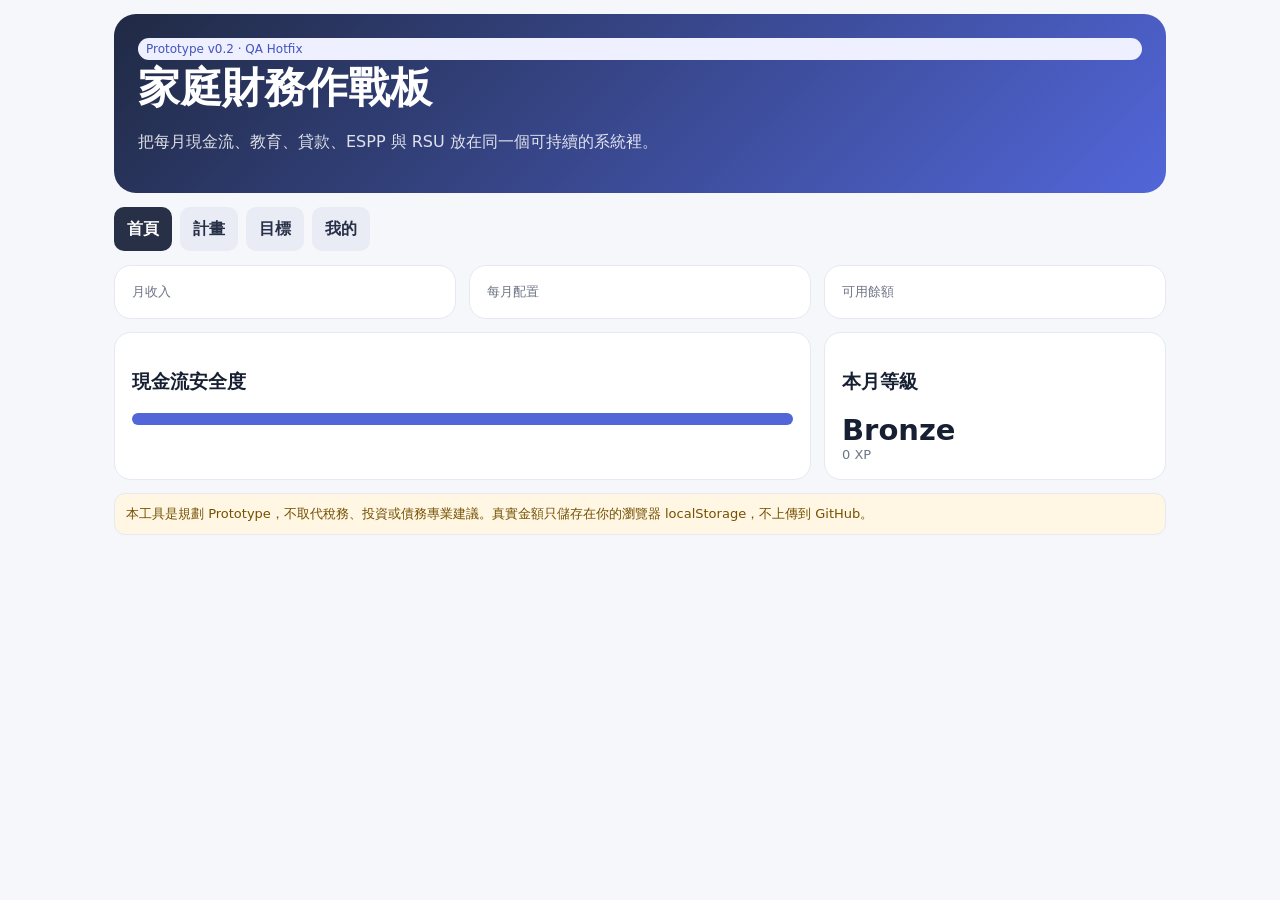
==== commit ce52f5ec: "preview: remove leaked inline JS from HTML" ====
--- a/preview/index.html
+++ b/preview/index.html
@@ -1,26 +1,3 @@
-<!doctype html><html lang="zh-Hant"><head><meta charset="utf-8"><meta name="viewport" content="width=device-width,initial-scale=1"><title>家庭財務作戰板</title><link rel="stylesheet" href="assets/app.css"></head><body><div class="w"><section class="hero"><div class="tag">Prototype v0.2 · QA Hotfix</div><h1>家庭財務作戰板</h1><p>把每月現金流、教育、貸款、ESPP 與 RSU 放在同一個可持續的系統裡。</p></section><nav class="tabs"><a class="tablink on" href="#dash" data-p="dash">首頁</a><a class="tablink" href="#budget" data-p="budget">計畫</a><a class="tablink" href="#travel" data-p="travel">目標</a><a class="tablink" href="#quests" data-p="quests">我的</a></nav><main><section id="dash" class="page on grid"><div class="card"><div class="muted">月收入</div><div class="k" id="incomeK"></div></div><div class="card"><div class="muted">每月配置</div><div class="k" id="spentK"></div></div><div class="card"><div class="muted">可用餘額</div><div class="k good" id="leftK"></div></div><div class="card wide"><h3>現金流安全度</h3><div class="bar"><i id="safeBar"></i></div><p class="muted" id="safeTxt"></p></div><div class="card"><h3>本月等級</h3><div class="k" id="level">Bronze</div><div class="muted"><span id="xp">0</span> XP</div></div><div class="card full note">本工具是規劃 Prototype，不取代稅務、投資或債務專業建議。真實金額只儲存在你的瀏覽器 localStorage，不上傳到 GitHub。</div></section><section id="budget" class="page grid"><div class="card full"><h2>每月真實預算</h2><p class="muted">右側直接輸入實際金額，總覽即時重算。</p><div id="budgetRows"></div></div><div class="card full"><h2>Smart Allocation</h2><p class="muted">必要支出與 ESPP 扣除後，把剩餘現金分配到四個目的。</p><div class="split"><div class="box"><div class="row"><span>✈️ 旅行</span><input id="allocTravel" type="number" min="0" inputmode="numeric"></div><div class="row"><span>🛡️ 安全網</span><input id="allocEmergency" type="number" min="0" inputmode="numeric"></div><div class="row"><span>📈 長期投資</span><input id="allocInvest" type="number" min="0" inputmode="numeric"></div><div class="row"><span>☕ 自由使用</span><input id="allocFree" type="number" min="0" inputmode="numeric"></div></div><div class="box"><div class="muted">本月可分配</div><div class="k" id="allocAvailable">NT$0</div><div class="muted">尚未分配</div><div class="k" id="allocRemain">NT$0</div><button type="button" id="suggestAlloc">產生建議配置</button></div></div><div id="allocNote" class="note" style="margin-top:12px"></div></div></section><section id="travel" class="page grid"><div class="card full"><div class="tag">12 個月投射</div><h2>Future Me</h2><p class="muted">只使用目前每月配置做投射，不假設投資報酬率或額外收入。</p><div class="split"><div class="box"><div class="muted">✈️ 旅遊基金增加</div><div class="k" id="fmTravel">NT$0</div></div><div class="box"><div class="muted">🛡️ 安全網增加</div><div class="k" id="fmEmergency">NT$0</div></div><div class="box"><div class="muted">📈 投資本金增加</div><div class="k" id="fmInvest">NT$0</div></div><div class="box"><div class="muted">☕ 自由使用預算</div><div class="k" id="fmFree">NT$0</div></div></div><div id="fmSummary" class="note" style="margin-top:12px"></div></div><div class="card wide"><h2>年度旅遊基金</h2><div class="row"><span>年度目標</span><input id="travelGoal" type="number"></div><div class="row"><span>目前累積</span><input id="travelNow" type="number"></div><div class="row"><span>每月固定投入</span><input id="travelMonthly" type="number"></div><h3 id="travelNeed"></h3><div class="bar"><i id="travelBar"></i></div></div><div class="card"><h3>規則</h3><p>旅遊是可預期支出，使用 sinking fund，不從緊急預備金支付。</p><p class="muted">沒花完直接 rollover 到下一年度。</p></div></section><section id="quests" class="page grid"><div class="card full"><h2>顯示設定</h2><div class="row"><span><b>文字大小</b><br><span class="muted">調整整個介面的閱讀尺寸</span></span><div class="fontctl"><button type="button" id="fontDown" aria-label="縮小字體"><span style="font-size:15px;font-weight:800">A</span></button><button type="button" id="fontUp" aria-label="放大字體"><span style="font-size:23px;font-weight:800">A</span></button></div></div></div><div class="card full"><h2>公司股票</h2><div class="split"><div class="box"><b>AMD RSU</b><div class="k"><span id="rsuViewShares">58</span> 股</div><div class="muted">Cost basis US$<span id="rsuViewBasis">529.14</span></div><div class="muted">已實現 <span id="rsuViewSold">10 股 @ US$624.80</span></div></div><div class="box"><b>AMD ESPP</b><div class="k"><span id="esppViewPct">8</span>%</div><div class="muted">上限 15% · 下一購入 <span id="esppViewNext">2026/11</span></div><div class="muted">本期預估投入 <span id="esppViewAmount">NT$60,000</span></div></div></div><div style="margin-top:18px"><h3>資產事件</h3><div id="stockEventsList"></div><button type="button" id="eventAdd">＋ 新增事件</button><div id="eventForm" class="box" style="display:none;margin-top:10px"><div class="row"><span>日期</span><input id="eventDate" type="date"></div><div class="row"><span>類型</span><select id="eventKind"><option>RSU Vest</option><option>RSU Sell</option><option>ESPP Purchase</option><option>ESPP Sell</option><option>Bonus</option><option>其他</option></select></div><div class="row"><span>名稱</span><input id="eventName" type="text" placeholder="事件名稱"></div><div class="row"><span>備註</span><input id="eventMemo" type="text" placeholder="股數、價格或用途"></div><div style="display:flex;justify-content:flex-end;gap:8px;margin-top:10px"><button type="button" id="eventCancel">取消</button><button type="button" id="eventSave">儲存</button></div></div></div><details style="margin-top:12px"><summary>編輯公司股票資料</summary><div class="box"><div class="row"><span>RSU 剩餘股數</span><input id="rsuEditShares" type="number" min="0"></div><div class="row"><span>RSU Cost basis (USD)</span><input id="rsuEditBasis" type="number" min="0" step="0.01"></div><div class="row"><span>已賣股數</span><input id="rsuEditSoldShares" type="number" min="0"></div><div class="row"><span>已賣平均價 (USD)</span><input id="rsuEditSoldPrice" type="number" min="0" step="0.01"></div><div class="row"><span>ESPP 提撥率</span><input id="esppEditPct" type="number" min="0" max="15"></div><div class="row"><span>ESPP 本期預估投入</span><input id="esppEditAmount" type="number" min="0"></div></div></details><div class="note" style="margin-top:12px"><b>集中風險</b><br>薪資、RSU 與 ESPP 都來自同一家公司；變現後可優先考慮非雇主公司資產。</div></div><div class="card full"><h2>本月任務</h2><div id="questRows"></div></div></section></main></div><script>
-const defaults={income:0,travelGoal:0,travelNow:0,travelMonthly:0,esppPct:8,quests:[false,false,false,false,false],fontScale:1};
-const defs={
- mortgage:{name:'房貸／住房',subs:['房貸','管理費','水電／瓦斯']},
- education:{name:'子女教育／課程',subs:['學校／學雜費','英文｜以馬內利美語','小提琴｜星晴','籃球 A2','游泳｜FSIMG 鯊魚團練','游泳｜個別課','數學／家教','鋼琴｜鈞鈞','圍棋','MTB 單車','小鐵人','芭蕾','水球','水舞／美人魚','教材／書籍／學習 App','比賽／報名／活動費']},
- transport:{name:'交通／校車',subs:['校車／大眾運輸','油資／停車','計程車']},
- loans:{name:'其他貸款',subs:['中信信貸','聯邦信貸','LINE Bank 信貸','信用卡分期／其他貸款']},
- living:{name:'生活費',subs:['餐飲','日用品','電信／網路']},
- insurance:{name:'保險／醫療',subs:['保險','醫療／藥品']},
- travel:{name:'年度旅遊基金',subs:['機票／交通','住宿','活動／當地支出']},
- emergency:{name:'緊急預備金',subs:['緊急預備金']},
- invest:{name:'非 AMD 長期投資',subs:['ETF／基金','其他長期投資']},
- other:{name:'彈性／大型支出',subs:['課程／器材','臨時支出']}
-};
-let raw={};try{raw=JSON.parse(localStorage.getItem('lfp')||'{}')}catch(e){}
-let s=Object.assign({},defaults,raw);if(!s.fontScale)s.fontScale=1;
-['allocTravel','allocEmergency','allocInvest','allocFree'].forEach(function(k){if(typeof s[k]!=='number')s[k]=0});
-if(!s.employerStock)s.employerStock={rsuShares:58,rsuBasis:529.14,soldShares:10,soldPrice:624.80,esppPct:s.esppPct||8,esppMax:15,nextPurchase:'2026-11',esppAmount:60000};
-if(!Array.isArray(s.stockEvents))s.stockEvents=[{date:'2026-09-24',kind:'RSU Sell',name:'RSU 已實現',memo:'10 股 @ US$624.80',done:true},{date:'2026-11-15',kind:'ESPP Purchase',name:'ESPP 預計購入',memo:'本期預估投入 NT$60,000',done:false}];document.documentElement.style.setProperty('--font-scale',s.fontScale);
-if(!s.subcategories){s.subcategories={};for(const k in defs)s.subcategories[k]=defs[k].subs.map(n=>[n,0]);}
-for(const k in defs){
- if(!Array.isArray(s.subcategories[k]))s.subcategories[k]=[];
- const names=s.subcategories[k].map(function(x){return x[0]});
- defs[k].subs.forEach(function(n){if(names.indexOf(n)<0)s.subcategories[k].push([n,0])});
-}
-const money=n=>'NT</body></html>+<!doctype html><html lang="zh-Hant"><head><meta charset="utf-8"><meta name="viewport" content="width=device-width,initial-scale=1"><title>家庭財務作戰板</title><link rel="stylesheet" href="assets/app.css"></head><body><div class="w"><section class="hero"><div class="tag">Prototype v0.2 · QA Hotfix</div><h1>家庭財務作戰板</h1><p>把每月現金流、教育、貸款、ESPP 與 RSU 放在同一個可持續的系統裡。</p></section><nav class="tabs"><a class="tablink on" href="#dash" data-p="dash">首頁</a><a class="tablink" href="#budget" data-p="budget">計畫</a><a class="tablink" href="#travel" data-p="travel">目標</a><a class="tablink" href="#quests" data-p="quests">我的</a></nav><main><section id="dash" class="page on grid"><div class="card"><div class="muted">月收入</div><div class="k" id="incomeK"></div></div><div class="card"><div class="muted">每月配置</div><div class="k" id="spentK"></div></div><div class="card"><div class="muted">可用餘額</div><div class="k good" id="leftK"></div></div><div class="card wide"><h3>現金流安全度</h3><div class="bar"><i id="safeBar"></i></div><p class="muted" id="safeTxt"></p></div><div class="card"><h3>本月等級</h3><div class="k" id="level">Bronze</div><div class="muted"><span id="xp">0</span> XP</div></div><div class="card full note">本工具是規劃 Prototype，不取代稅務、投資或債務專業建議。真實金額只儲存在你的瀏覽器 localStorage，不上傳到 GitHub。</div></section><section id="budget" class="page grid"><div class="card full"><h2>每月真實預算</h2><p class="muted">右側直接輸入實際金額，總覽即時重算。</p><div id="budgetRows"></div></div><div class="card full"><h2>Smart Allocation</h2><p class="muted">必要支出與 ESPP 扣除後，把剩餘現金分配到四個目的。</p><div class="split"><div class="box"><div class="row"><span>✈️ 旅行</span><input id="allocTravel" type="number" min="0" inputmode="numeric"></div><div class="row"><span>🛡️ 安全網</span><input id="allocEmergency" type="number" min="0" inputmode="numeric"></div><div class="row"><span>📈 長期投資</span><input id="allocInvest" type="number" min="0" inputmode="numeric"></div><div class="row"><span>☕ 自由使用</span><input id="allocFree" type="number" min="0" inputmode="numeric"></div></div><div class="box"><div class="muted">本月可分配</div><div class="k" id="allocAvailable">NT$0</div><div class="muted">尚未分配</div><div class="k" id="allocRemain">NT$0</div><button type="button" id="suggestAlloc">產生建議配置</button></div></div><div id="allocNote" class="note" style="margin-top:12px"></div></div></section><section id="travel" class="page grid"><div class="card full"><div class="tag">12 個月投射</div><h2>Future Me</h2><p class="muted">只使用目前每月配置做投射，不假設投資報酬率或額外收入。</p><div class="split"><div class="box"><div class="muted">✈️ 旅遊基金增加</div><div class="k" id="fmTravel">NT$0</div></div><div class="box"><div class="muted">🛡️ 安全網增加</div><div class="k" id="fmEmergency">NT$0</div></div><div class="box"><div class="muted">📈 投資本金增加</div><div class="k" id="fmInvest">NT$0</div></div><div class="box"><div class="muted">☕ 自由使用預算</div><div class="k" id="fmFree">NT$0</div></div></div><div id="fmSummary" class="note" style="margin-top:12px"></div></div><div class="card wide"><h2>年度旅遊基金</h2><div class="row"><span>年度目標</span><input id="travelGoal" type="number"></div><div class="row"><span>目前累積</span><input id="travelNow" type="number"></div><div class="row"><span>每月固定投入</span><input id="travelMonthly" type="number"></div><h3 id="travelNeed"></h3><div class="bar"><i id="travelBar"></i></div></div><div class="card"><h3>規則</h3><p>旅遊是可預期支出，使用 sinking fund，不從緊急預備金支付。</p><p class="muted">沒花完直接 rollover 到下一年度。</p></div></section><section id="quests" class="page grid"><div class="card full"><h2>顯示設定</h2><div class="row"><span><b>文字大小</b><br><span class="muted">調整整個介面的閱讀尺寸</span></span><div class="fontctl"><button type="button" id="fontDown" aria-label="縮小字體"><span style="font-size:15px;font-weight:800">A</span></button><button type="button" id="fontUp" aria-label="放大字體"><span style="font-size:23px;font-weight:800">A</span></button></div></div></div><div class="card full"><h2>公司股票</h2><div class="split"><div class="box"><b>AMD RSU</b><div class="k"><span id="rsuViewShares">58</span> 股</div><div class="muted">Cost basis US$<span id="rsuViewBasis">529.14</span></div><div class="muted">已實現 <span id="rsuViewSold">10 股 @ US$624.80</span></div></div><div class="box"><b>AMD ESPP</b><div class="k"><span id="esppViewPct">8</span>%</div><div class="muted">上限 15% · 下一購入 <span id="esppViewNext">2026/11</span></div><div class="muted">本期預估投入 <span id="esppViewAmount">NT$60,000</span></div></div></div><div style="margin-top:18px"><h3>資產事件</h3><div id="stockEventsList"></div><button type="button" id="eventAdd">＋ 新增事件</button><div id="eventForm" class="box" style="display:none;margin-top:10px"><div class="row"><span>日期</span><input id="eventDate" type="date"></div><div class="row"><span>類型</span><select id="eventKind"><option>RSU Vest</option><option>RSU Sell</option><option>ESPP Purchase</option><option>ESPP Sell</option><option>Bonus</option><option>其他</option></select></div><div class="row"><span>名稱</span><input id="eventName" type="text" placeholder="事件名稱"></div><div class="row"><span>備註</span><input id="eventMemo" type="text" placeholder="股數、價格或用途"></div><div style="display:flex;justify-content:flex-end;gap:8px;margin-top:10px"><button type="button" id="eventCancel">取消</button><button type="button" id="eventSave">儲存</button></div></div></div><details style="margin-top:12px"><summary>編輯公司股票資料</summary><div class="box"><div class="row"><span>RSU 剩餘股數</span><input id="rsuEditShares" type="number" min="0"></div><div class="row"><span>RSU Cost basis (USD)</span><input id="rsuEditBasis" type="number" min="0" step="0.01"></div><div class="row"><span>已賣股數</span><input id="rsuEditSoldShares" type="number" min="0"></div><div class="row"><span>已賣平均價 (USD)</span><input id="rsuEditSoldPrice" type="number" min="0" step="0.01"></div><div class="row"><span>ESPP 提撥率</span><input id="esppEditPct" type="number" min="0" max="15"></div><div class="row"><span>ESPP 本期預估投入</span><input id="esppEditAmount" type="number" min="0"></div></div></details><div class="note" style="margin-top:12px"><b>集中風險</b><br>薪資、RSU 與 ESPP 都來自同一家公司；變現後可優先考慮非雇主公司資產。</div></div><div class="card full"><h2>本月任務</h2><div id="questRows"></div></div></section></main></div><script src="assets/app.js"></script>
+</body>
+</html>
--- a/preview/assets/app.css
+++ b/preview/assets/app.css
@@ -0,0 +1 @@
+:root{--font-scale:1;--b:#f5f7fb;--c:#fff;--i:#172033;--m:#6d7485;--a:#5266d9;--l:#e6e9f2;--g:#158266}*{box-sizing:border-box}body{margin:0;background:var(--b);color:var(--i);font-family:system-ui,-apple-system,"Noto Sans TC",sans-serif;font-size:calc(16px * var(--font-scale))}.w{max-width:1080px;margin:auto;padding:14px}.hero{background:linear-gradient(135deg,#202a44,#5266d9);color:#fff;padding:24px;border-radius:22px}.hero h1{margin:0;font-size:clamp(28px,5vw,42px)}.hero p{opacity:.85}.tabs{display:flex;gap:8px;margin:14px 0;overflow:auto}.tabs a,button{border:0;border-radius:10px;padding:10px 13px;background:#e9ecf5;color:#273047;font-weight:700}.tabs .on{background:#273047;color:#fff}.page{display:none}.page.on{display:grid}.page:target{display:grid}body:has(.page:target) .page.on:not(:target){display:none}.tabs a{text-decoration:none;border-radius:10px;padding:10px 13px;background:#e9ecf5;color:#273047;font-weight:700}.tabs a.on{background:#273047;color:#fff}.grid{grid-template-columns:repeat(12,1fr);gap:13px}.card{grid-column:span 4;background:var(--c);border:1px solid var(--l);border-radius:17px;padding:17px}.wide{grid-column:span 8}.full{grid-column:1/-1}.k{font-size:29px;font-weight:900}.muted{color:var(--m);font-size:13px}.row{display:flex;justify-content:space-between;gap:10px;align-items:center;padding:8px 0;border-bottom:1px solid var(--l)}input{width:145px;padding:9px;border:1px solid var(--l);border-radius:9px;text-align:right;font-size:16px}.bar{height:12px;background:#eef0f5;border-radius:99px;overflow:hidden}.bar i{display:block;height:100%;background:var(--a)}.tag{background:#eef0ff;color:#4253bf;border-radius:99px;padding:4px 8px;font-size:12px}.note{background:#fff7e4;padding:11px;border-radius:11px;color:#755000;font-size:13px}details{margin-top:8px}summary{cursor:pointer;font-weight:700}.quest{display:flex;gap:10px;padding:10px 0;border-bottom:1px solid var(--l)}.quest input{width:auto}.split{display:grid;grid-template-columns:1fr 1fr;gap:10px}.box{background:#f4f6ff;padding:12px;border-radius:12px}.good{color:var(--g)}.fontctl{display:inline-flex;gap:4px;padding:3px;border:1px solid var(--l);border-radius:12px;background:#f4f6fb}.fontctl button{width:44px;height:44px;padding:0;background:transparent}.fontctl button:active{background:#e5e9f4}.stock-event{display:grid;grid-template-columns:18px minmax(0,1fr) auto;gap:10px;padding:10px 0;border-bottom:1px solid var(--l)}.event-dot{width:12px;height:12px;border-radius:50%;margin-top:5px;border:2px solid var(--a);background:#fff}.stock-event.done .event-dot{background:var(--g);border-color:var(--g)}.event-date{font-size:12px;color:var(--m)}.event-name{font-weight:800}.event-memo{font-size:13px;color:var(--m)}.event-menu{display:flex;gap:4px;flex-wrap:wrap}.event-menu button{padding:6px 8px;font-size:12px}.budget-group{border-bottom:1px solid var(--l)}.budget-head{display:flex;gap:10px;align-items:center;padding:10px 0}.budget-toggle{width:44px;height:44px;padding:0}.budget-title{flex:1}.budget-total{font-weight:900}.budget-children{display:none;padding:0 0 12px 54px}.budget-group.open .budget-children{display:block}.subrow{display:grid;grid-template-columns:minmax(0,1fr) 120px 44px;gap:8px;padding:6px 0}.subrow input{width:100%}.del{width:44px;padding:0}:focus-visible{outline:3px solid rgba(82,102,217,.35);outline-offset:2px}.tabs a{min-height:44px;display:flex;align-items:center;justify-content:center;white-space:nowrap}@media(max-width:760px){.budget-children{padding-left:0}.subrow{grid-template-columns:minmax(0,1fr) 100px 44px}.card,.wide{.card,.wide{grid-column:1/-1}.split{grid-template-columns:1fr}input{width:120px}}
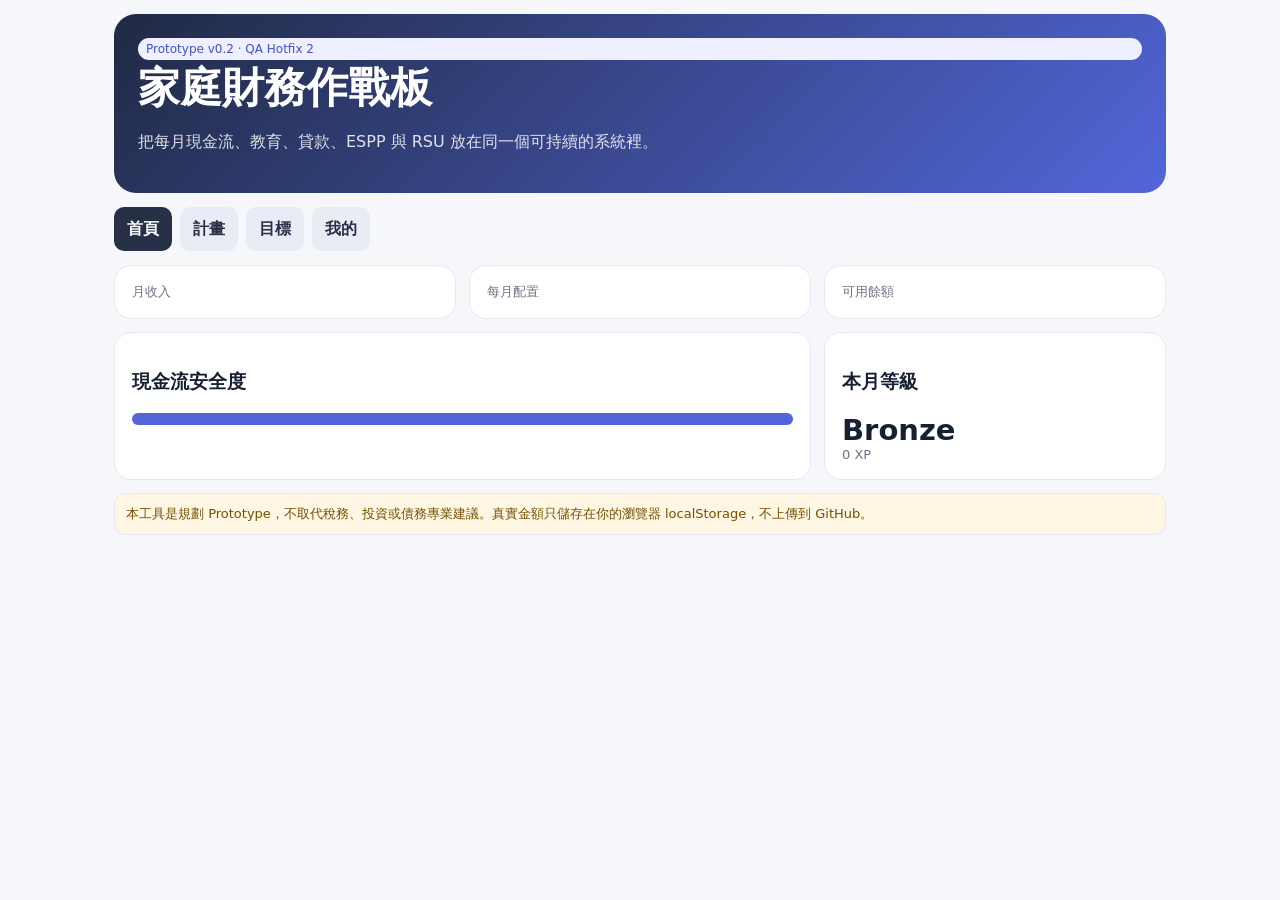
==== commit 4af9952f: "qa: align deployed preview version marker" ====
--- a/preview/index.html
+++ b/preview/index.html
@@ -1,3 +1,3 @@
-<!doctype html><html lang="zh-Hant"><head><meta charset="utf-8"><meta name="viewport" content="width=device-width,initial-scale=1"><title>家庭財務作戰板</title><link rel="stylesheet" href="assets/app.css"></head><body><div class="w"><section class="hero"><div class="tag">Prototype v0.2 · QA Hotfix</div><h1>家庭財務作戰板</h1><p>把每月現金流、教育、貸款、ESPP 與 RSU 放在同一個可持續的系統裡。</p></section><nav class="tabs"><a class="tablink on" href="#dash" data-p="dash">首頁</a><a class="tablink" href="#budget" data-p="budget">計畫</a><a class="tablink" href="#travel" data-p="travel">目標</a><a class="tablink" href="#quests" data-p="quests">我的</a></nav><main><section id="dash" class="page on grid"><div class="card"><div class="muted">月收入</div><div class="k" id="incomeK"></div></div><div class="card"><div class="muted">每月配置</div><div class="k" id="spentK"></div></div><div class="card"><div class="muted">可用餘額</div><div class="k good" id="leftK"></div></div><div class="card wide"><h3>現金流安全度</h3><div class="bar"><i id="safeBar"></i></div><p class="muted" id="safeTxt"></p></div><div class="card"><h3>本月等級</h3><div class="k" id="level">Bronze</div><div class="muted"><span id="xp">0</span> XP</div></div><div class="card full note">本工具是規劃 Prototype，不取代稅務、投資或債務專業建議。真實金額只儲存在你的瀏覽器 localStorage，不上傳到 GitHub。</div></section><section id="budget" class="page grid"><div class="card full"><h2>每月真實預算</h2><p class="muted">右側直接輸入實際金額，總覽即時重算。</p><div id="budgetRows"></div></div><div class="card full"><h2>Smart Allocation</h2><p class="muted">必要支出與 ESPP 扣除後，把剩餘現金分配到四個目的。</p><div class="split"><div class="box"><div class="row"><span>✈️ 旅行</span><input id="allocTravel" type="number" min="0" inputmode="numeric"></div><div class="row"><span>🛡️ 安全網</span><input id="allocEmergency" type="number" min="0" inputmode="numeric"></div><div class="row"><span>📈 長期投資</span><input id="allocInvest" type="number" min="0" inputmode="numeric"></div><div class="row"><span>☕ 自由使用</span><input id="allocFree" type="number" min="0" inputmode="numeric"></div></div><div class="box"><div class="muted">本月可分配</div><div class="k" id="allocAvailable">NT$0</div><div class="muted">尚未分配</div><div class="k" id="allocRemain">NT$0</div><button type="button" id="suggestAlloc">產生建議配置</button></div></div><div id="allocNote" class="note" style="margin-top:12px"></div></div></section><section id="travel" class="page grid"><div class="card full"><div class="tag">12 個月投射</div><h2>Future Me</h2><p class="muted">只使用目前每月配置做投射，不假設投資報酬率或額外收入。</p><div class="split"><div class="box"><div class="muted">✈️ 旅遊基金增加</div><div class="k" id="fmTravel">NT$0</div></div><div class="box"><div class="muted">🛡️ 安全網增加</div><div class="k" id="fmEmergency">NT$0</div></div><div class="box"><div class="muted">📈 投資本金增加</div><div class="k" id="fmInvest">NT$0</div></div><div class="box"><div class="muted">☕ 自由使用預算</div><div class="k" id="fmFree">NT$0</div></div></div><div id="fmSummary" class="note" style="margin-top:12px"></div></div><div class="card wide"><h2>年度旅遊基金</h2><div class="row"><span>年度目標</span><input id="travelGoal" type="number"></div><div class="row"><span>目前累積</span><input id="travelNow" type="number"></div><div class="row"><span>每月固定投入</span><input id="travelMonthly" type="number"></div><h3 id="travelNeed"></h3><div class="bar"><i id="travelBar"></i></div></div><div class="card"><h3>規則</h3><p>旅遊是可預期支出，使用 sinking fund，不從緊急預備金支付。</p><p class="muted">沒花完直接 rollover 到下一年度。</p></div></section><section id="quests" class="page grid"><div class="card full"><h2>顯示設定</h2><div class="row"><span><b>文字大小</b><br><span class="muted">調整整個介面的閱讀尺寸</span></span><div class="fontctl"><button type="button" id="fontDown" aria-label="縮小字體"><span style="font-size:15px;font-weight:800">A</span></button><button type="button" id="fontUp" aria-label="放大字體"><span style="font-size:23px;font-weight:800">A</span></button></div></div></div><div class="card full"><h2>公司股票</h2><div class="split"><div class="box"><b>AMD RSU</b><div class="k"><span id="rsuViewShares">58</span> 股</div><div class="muted">Cost basis US$<span id="rsuViewBasis">529.14</span></div><div class="muted">已實現 <span id="rsuViewSold">10 股 @ US$624.80</span></div></div><div class="box"><b>AMD ESPP</b><div class="k"><span id="esppViewPct">8</span>%</div><div class="muted">上限 15% · 下一購入 <span id="esppViewNext">2026/11</span></div><div class="muted">本期預估投入 <span id="esppViewAmount">NT$60,000</span></div></div></div><div style="margin-top:18px"><h3>資產事件</h3><div id="stockEventsList"></div><button type="button" id="eventAdd">＋ 新增事件</button><div id="eventForm" class="box" style="display:none;margin-top:10px"><div class="row"><span>日期</span><input id="eventDate" type="date"></div><div class="row"><span>類型</span><select id="eventKind"><option>RSU Vest</option><option>RSU Sell</option><option>ESPP Purchase</option><option>ESPP Sell</option><option>Bonus</option><option>其他</option></select></div><div class="row"><span>名稱</span><input id="eventName" type="text" placeholder="事件名稱"></div><div class="row"><span>備註</span><input id="eventMemo" type="text" placeholder="股數、價格或用途"></div><div style="display:flex;justify-content:flex-end;gap:8px;margin-top:10px"><button type="button" id="eventCancel">取消</button><button type="button" id="eventSave">儲存</button></div></div></div><details style="margin-top:12px"><summary>編輯公司股票資料</summary><div class="box"><div class="row"><span>RSU 剩餘股數</span><input id="rsuEditShares" type="number" min="0"></div><div class="row"><span>RSU Cost basis (USD)</span><input id="rsuEditBasis" type="number" min="0" step="0.01"></div><div class="row"><span>已賣股數</span><input id="rsuEditSoldShares" type="number" min="0"></div><div class="row"><span>已賣平均價 (USD)</span><input id="rsuEditSoldPrice" type="number" min="0" step="0.01"></div><div class="row"><span>ESPP 提撥率</span><input id="esppEditPct" type="number" min="0" max="15"></div><div class="row"><span>ESPP 本期預估投入</span><input id="esppEditAmount" type="number" min="0"></div></div></details><div class="note" style="margin-top:12px"><b>集中風險</b><br>薪資、RSU 與 ESPP 都來自同一家公司；變現後可優先考慮非雇主公司資產。</div></div><div class="card full"><h2>本月任務</h2><div id="questRows"></div></div></section></main></div><script src="assets/app.js"></script>
+<!doctype html><html lang="zh-Hant"><head><meta charset="utf-8"><meta name="viewport" content="width=device-width,initial-scale=1"><title>家庭財務作戰板</title><link rel="stylesheet" href="assets/app.css?v=20260925-1258"></head><body><div class="w"><section class="hero"><div class="tag">Prototype v0.2 · QA Hotfix 2</div><h1>家庭財務作戰板</h1><p>把每月現金流、教育、貸款、ESPP 與 RSU 放在同一個可持續的系統裡。</p></section><nav class="tabs"><a class="tablink on" href="#dash" data-p="dash">首頁</a><a class="tablink" href="#budget" data-p="budget">計畫</a><a class="tablink" href="#travel" data-p="travel">目標</a><a class="tablink" href="#quests" data-p="quests">我的</a></nav><main><section id="dash" class="page on grid"><div class="card"><div class="muted">月收入</div><div class="k" id="incomeK"></div></div><div class="card"><div class="muted">每月配置</div><div class="k" id="spentK"></div></div><div class="card"><div class="muted">可用餘額</div><div class="k good" id="leftK"></div></div><div class="card wide"><h3>現金流安全度</h3><div class="bar"><i id="safeBar"></i></div><p class="muted" id="safeTxt"></p></div><div class="card"><h3>本月等級</h3><div class="k" id="level">Bronze</div><div class="muted"><span id="xp">0</span> XP</div></div><div class="card full note">本工具是規劃 Prototype，不取代稅務、投資或債務專業建議。真實金額只儲存在你的瀏覽器 localStorage，不上傳到 GitHub。</div></section><section id="budget" class="page grid"><div class="card full"><h2>每月真實預算</h2><p class="muted">右側直接輸入實際金額，總覽即時重算。</p><div id="budgetRows"></div></div><div class="card full"><h2>Smart Allocation</h2><p class="muted">必要支出與 ESPP 扣除後，把剩餘現金分配到四個目的。</p><div class="split"><div class="box"><div class="row"><span>✈️ 旅行</span><input id="allocTravel" type="number" min="0" inputmode="numeric"></div><div class="row"><span>🛡️ 安全網</span><input id="allocEmergency" type="number" min="0" inputmode="numeric"></div><div class="row"><span>📈 長期投資</span><input id="allocInvest" type="number" min="0" inputmode="numeric"></div><div class="row"><span>☕ 自由使用</span><input id="allocFree" type="number" min="0" inputmode="numeric"></div></div><div class="box"><div class="muted">本月可分配</div><div class="k" id="allocAvailable">NT$0</div><div class="muted">尚未分配</div><div class="k" id="allocRemain">NT$0</div><button type="button" id="suggestAlloc">產生建議配置</button></div></div><div id="allocNote" class="note" style="margin-top:12px"></div></div></section><section id="travel" class="page grid"><div class="card full"><div class="tag">12 個月投射</div><h2>Future Me</h2><p class="muted">只使用目前每月配置做投射，不假設投資報酬率或額外收入。</p><div class="split"><div class="box"><div class="muted">✈️ 旅遊基金增加</div><div class="k" id="fmTravel">NT$0</div></div><div class="box"><div class="muted">🛡️ 安全網增加</div><div class="k" id="fmEmergency">NT$0</div></div><div class="box"><div class="muted">📈 投資本金增加</div><div class="k" id="fmInvest">NT$0</div></div><div class="box"><div class="muted">☕ 自由使用預算</div><div class="k" id="fmFree">NT$0</div></div></div><div id="fmSummary" class="note" style="margin-top:12px"></div></div><div class="card wide"><h2>年度旅遊基金</h2><div class="row"><span>年度目標</span><input id="travelGoal" type="number"></div><div class="row"><span>目前累積</span><input id="travelNow" type="number"></div><div class="row"><span>每月固定投入</span><input id="travelMonthly" type="number"></div><h3 id="travelNeed"></h3><div class="bar"><i id="travelBar"></i></div></div><div class="card"><h3>規則</h3><p>旅遊是可預期支出，使用 sinking fund，不從緊急預備金支付。</p><p class="muted">沒花完直接 rollover 到下一年度。</p></div></section><section id="quests" class="page grid"><div class="card full"><h2>顯示設定</h2><div class="row"><span><b>文字大小</b><br><span class="muted">調整整個介面的閱讀尺寸</span></span><div class="fontctl"><button type="button" id="fontDown" aria-label="縮小字體"><span style="font-size:15px;font-weight:800">A</span></button><button type="button" id="fontUp" aria-label="放大字體"><span style="font-size:23px;font-weight:800">A</span></button></div></div></div><div class="card full"><h2>公司股票</h2><div class="split"><div class="box"><b>AMD RSU</b><div class="k"><span id="rsuViewShares">58</span> 股</div><div class="muted">Cost basis US$<span id="rsuViewBasis">529.14</span></div><div class="muted">已實現 <span id="rsuViewSold">10 股 @ US$624.80</span></div></div><div class="box"><b>AMD ESPP</b><div class="k"><span id="esppViewPct">8</span>%</div><div class="muted">上限 15% · 下一購入 <span id="esppViewNext">2026/11</span></div><div class="muted">本期預估投入 <span id="esppViewAmount">NT$60,000</span></div></div></div><div style="margin-top:18px"><h3>資產事件</h3><div id="stockEventsList"></div><button type="button" id="eventAdd">＋ 新增事件</button><div id="eventForm" class="box" style="display:none;margin-top:10px"><div class="row"><span>日期</span><input id="eventDate" type="date"></div><div class="row"><span>類型</span><select id="eventKind"><option>RSU Vest</option><option>RSU Sell</option><option>ESPP Purchase</option><option>ESPP Sell</option><option>Bonus</option><option>其他</option></select></div><div class="row"><span>名稱</span><input id="eventName" type="text" placeholder="事件名稱"></div><div class="row"><span>備註</span><input id="eventMemo" type="text" placeholder="股數、價格或用途"></div><div style="display:flex;justify-content:flex-end;gap:8px;margin-top:10px"><button type="button" id="eventCancel">取消</button><button type="button" id="eventSave">儲存</button></div></div></div><details style="margin-top:12px"><summary>編輯公司股票資料</summary><div class="box"><div class="row"><span>RSU 剩餘股數</span><input id="rsuEditShares" type="number" min="0"></div><div class="row"><span>RSU Cost basis (USD)</span><input id="rsuEditBasis" type="number" min="0" step="0.01"></div><div class="row"><span>已賣股數</span><input id="rsuEditSoldShares" type="number" min="0"></div><div class="row"><span>已賣平均價 (USD)</span><input id="rsuEditSoldPrice" type="number" min="0" step="0.01"></div><div class="row"><span>ESPP 提撥率</span><input id="esppEditPct" type="number" min="0" max="15"></div><div class="row"><span>ESPP 本期預估投入</span><input id="esppEditAmount" type="number" min="0"></div></div></details><div class="note" style="margin-top:12px"><b>集中風險</b><br>薪資、RSU 與 ESPP 都來自同一家公司；變現後可優先考慮非雇主公司資產。</div></div><div class="card full"><h2>本月任務</h2><div id="questRows"></div></div></section></main></div><script src="assets/app.js?v=20260925-1258"></script>
 </body>
 </html>
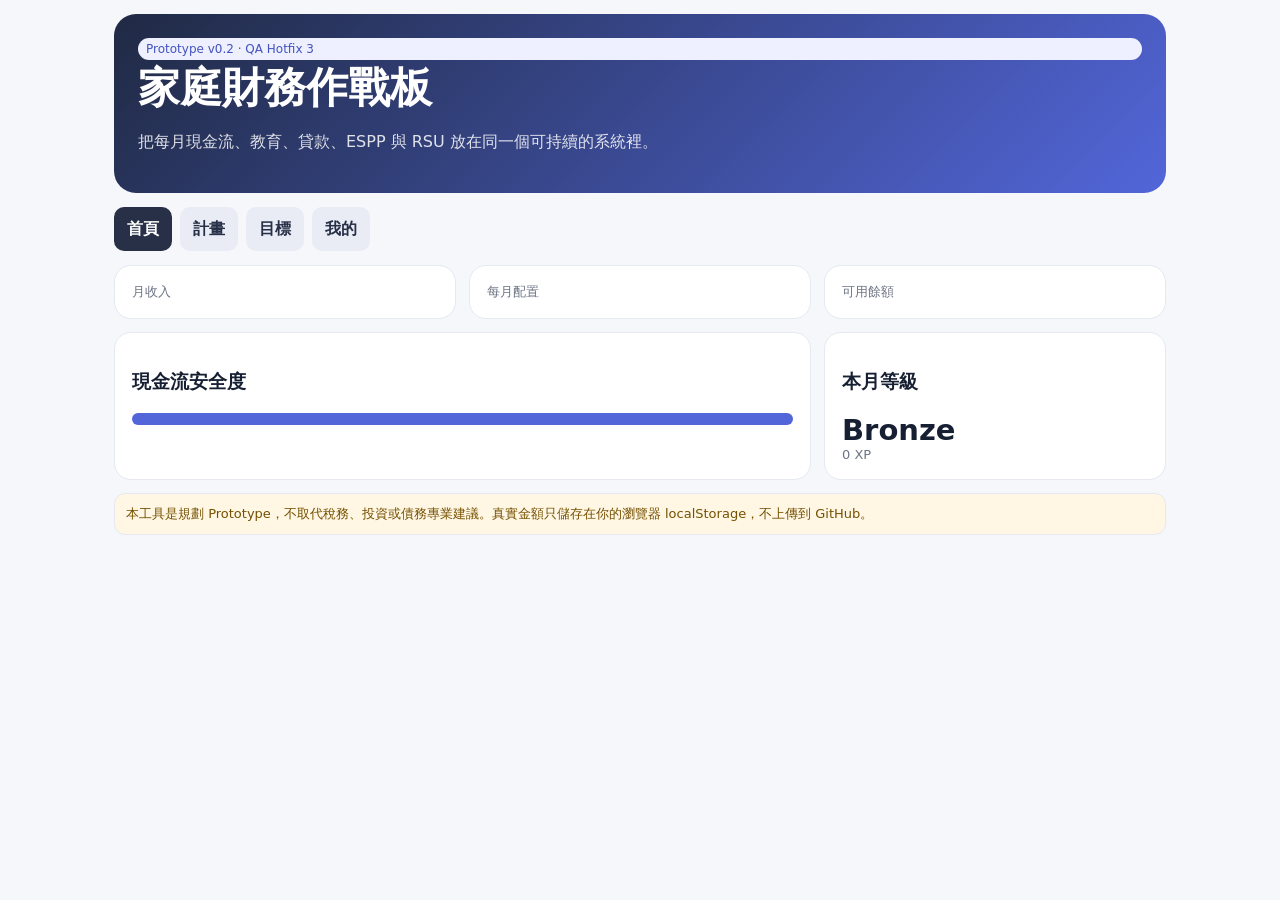
==== commit 49fc3fc0: "preview: QA hotfix 3 index.html" ====
--- a/preview/index.html
+++ b/preview/index.html
@@ -1,3 +1,3 @@
-<!doctype html><html lang="zh-Hant"><head><meta charset="utf-8"><meta name="viewport" content="width=device-width,initial-scale=1"><title>家庭財務作戰板</title><link rel="stylesheet" href="assets/app.css?v=20260925-1258"></head><body><div class="w"><section class="hero"><div class="tag">Prototype v0.2 · QA Hotfix 2</div><h1>家庭財務作戰板</h1><p>把每月現金流、教育、貸款、ESPP 與 RSU 放在同一個可持續的系統裡。</p></section><nav class="tabs"><a class="tablink on" href="#dash" data-p="dash">首頁</a><a class="tablink" href="#budget" data-p="budget">計畫</a><a class="tablink" href="#travel" data-p="travel">目標</a><a class="tablink" href="#quests" data-p="quests">我的</a></nav><main><section id="dash" class="page on grid"><div class="card"><div class="muted">月收入</div><div class="k" id="incomeK"></div></div><div class="card"><div class="muted">每月配置</div><div class="k" id="spentK"></div></div><div class="card"><div class="muted">可用餘額</div><div class="k good" id="leftK"></div></div><div class="card wide"><h3>現金流安全度</h3><div class="bar"><i id="safeBar"></i></div><p class="muted" id="safeTxt"></p></div><div class="card"><h3>本月等級</h3><div class="k" id="level">Bronze</div><div class="muted"><span id="xp">0</span> XP</div></div><div class="card full note">本工具是規劃 Prototype，不取代稅務、投資或債務專業建議。真實金額只儲存在你的瀏覽器 localStorage，不上傳到 GitHub。</div></section><section id="budget" class="page grid"><div class="card full"><h2>每月真實預算</h2><p class="muted">右側直接輸入實際金額，總覽即時重算。</p><div id="budgetRows"></div></div><div class="card full"><h2>Smart Allocation</h2><p class="muted">必要支出與 ESPP 扣除後，把剩餘現金分配到四個目的。</p><div class="split"><div class="box"><div class="row"><span>✈️ 旅行</span><input id="allocTravel" type="number" min="0" inputmode="numeric"></div><div class="row"><span>🛡️ 安全網</span><input id="allocEmergency" type="number" min="0" inputmode="numeric"></div><div class="row"><span>📈 長期投資</span><input id="allocInvest" type="number" min="0" inputmode="numeric"></div><div class="row"><span>☕ 自由使用</span><input id="allocFree" type="number" min="0" inputmode="numeric"></div></div><div class="box"><div class="muted">本月可分配</div><div class="k" id="allocAvailable">NT$0</div><div class="muted">尚未分配</div><div class="k" id="allocRemain">NT$0</div><button type="button" id="suggestAlloc">產生建議配置</button></div></div><div id="allocNote" class="note" style="margin-top:12px"></div></div></section><section id="travel" class="page grid"><div class="card full"><div class="tag">12 個月投射</div><h2>Future Me</h2><p class="muted">只使用目前每月配置做投射，不假設投資報酬率或額外收入。</p><div class="split"><div class="box"><div class="muted">✈️ 旅遊基金增加</div><div class="k" id="fmTravel">NT$0</div></div><div class="box"><div class="muted">🛡️ 安全網增加</div><div class="k" id="fmEmergency">NT$0</div></div><div class="box"><div class="muted">📈 投資本金增加</div><div class="k" id="fmInvest">NT$0</div></div><div class="box"><div class="muted">☕ 自由使用預算</div><div class="k" id="fmFree">NT$0</div></div></div><div id="fmSummary" class="note" style="margin-top:12px"></div></div><div class="card wide"><h2>年度旅遊基金</h2><div class="row"><span>年度目標</span><input id="travelGoal" type="number"></div><div class="row"><span>目前累積</span><input id="travelNow" type="number"></div><div class="row"><span>每月固定投入</span><input id="travelMonthly" type="number"></div><h3 id="travelNeed"></h3><div class="bar"><i id="travelBar"></i></div></div><div class="card"><h3>規則</h3><p>旅遊是可預期支出，使用 sinking fund，不從緊急預備金支付。</p><p class="muted">沒花完直接 rollover 到下一年度。</p></div></section><section id="quests" class="page grid"><div class="card full"><h2>顯示設定</h2><div class="row"><span><b>文字大小</b><br><span class="muted">調整整個介面的閱讀尺寸</span></span><div class="fontctl"><button type="button" id="fontDown" aria-label="縮小字體"><span style="font-size:15px;font-weight:800">A</span></button><button type="button" id="fontUp" aria-label="放大字體"><span style="font-size:23px;font-weight:800">A</span></button></div></div></div><div class="card full"><h2>公司股票</h2><div class="split"><div class="box"><b>AMD RSU</b><div class="k"><span id="rsuViewShares">58</span> 股</div><div class="muted">Cost basis US$<span id="rsuViewBasis">529.14</span></div><div class="muted">已實現 <span id="rsuViewSold">10 股 @ US$624.80</span></div></div><div class="box"><b>AMD ESPP</b><div class="k"><span id="esppViewPct">8</span>%</div><div class="muted">上限 15% · 下一購入 <span id="esppViewNext">2026/11</span></div><div class="muted">本期預估投入 <span id="esppViewAmount">NT$60,000</span></div></div></div><div style="margin-top:18px"><h3>資產事件</h3><div id="stockEventsList"></div><button type="button" id="eventAdd">＋ 新增事件</button><div id="eventForm" class="box" style="display:none;margin-top:10px"><div class="row"><span>日期</span><input id="eventDate" type="date"></div><div class="row"><span>類型</span><select id="eventKind"><option>RSU Vest</option><option>RSU Sell</option><option>ESPP Purchase</option><option>ESPP Sell</option><option>Bonus</option><option>其他</option></select></div><div class="row"><span>名稱</span><input id="eventName" type="text" placeholder="事件名稱"></div><div class="row"><span>備註</span><input id="eventMemo" type="text" placeholder="股數、價格或用途"></div><div style="display:flex;justify-content:flex-end;gap:8px;margin-top:10px"><button type="button" id="eventCancel">取消</button><button type="button" id="eventSave">儲存</button></div></div></div><details style="margin-top:12px"><summary>編輯公司股票資料</summary><div class="box"><div class="row"><span>RSU 剩餘股數</span><input id="rsuEditShares" type="number" min="0"></div><div class="row"><span>RSU Cost basis (USD)</span><input id="rsuEditBasis" type="number" min="0" step="0.01"></div><div class="row"><span>已賣股數</span><input id="rsuEditSoldShares" type="number" min="0"></div><div class="row"><span>已賣平均價 (USD)</span><input id="rsuEditSoldPrice" type="number" min="0" step="0.01"></div><div class="row"><span>ESPP 提撥率</span><input id="esppEditPct" type="number" min="0" max="15"></div><div class="row"><span>ESPP 本期預估投入</span><input id="esppEditAmount" type="number" min="0"></div></div></details><div class="note" style="margin-top:12px"><b>集中風險</b><br>薪資、RSU 與 ESPP 都來自同一家公司；變現後可優先考慮非雇主公司資產。</div></div><div class="card full"><h2>本月任務</h2><div id="questRows"></div></div></section></main></div><script src="assets/app.js?v=20260925-1258"></script>
+<!doctype html><html lang="zh-Hant"><head><meta charset="utf-8"><meta name="viewport" content="width=device-width,initial-scale=1"><title>家庭財務作戰板</title><link rel="stylesheet" href="assets/app.css"></head><body><div class="w"><section class="hero"><div class="tag">Prototype v0.2 · QA Hotfix 3</div><h1>家庭財務作戰板</h1><p>把每月現金流、教育、貸款、ESPP 與 RSU 放在同一個可持續的系統裡。</p></section><nav class="tabs"><a class="tablink on" href="#dash" data-p="dash">首頁</a><a class="tablink" href="#budget" data-p="budget">計畫</a><a class="tablink" href="#travel" data-p="travel">目標</a><a class="tablink" href="#quests" data-p="quests">我的</a></nav><main><section id="dash" class="page on grid"><div class="card"><div class="muted">月收入</div><div class="k" id="incomeK"></div></div><div class="card"><div class="muted">每月配置</div><div class="k" id="spentK"></div></div><div class="card"><div class="muted">可用餘額</div><div class="k good" id="leftK"></div></div><div class="card wide"><h3>現金流安全度</h3><div class="bar"><i id="safeBar"></i></div><p class="muted" id="safeTxt"></p></div><div class="card"><h3>本月等級</h3><div class="k" id="level">Bronze</div><div class="muted"><span id="xp">0</span> XP</div></div><div class="card full note">本工具是規劃 Prototype，不取代稅務、投資或債務專業建議。真實金額只儲存在你的瀏覽器 localStorage，不上傳到 GitHub。</div></section><section id="budget" class="page grid"><div class="card full"><h2>每月真實預算</h2><p class="muted">右側直接輸入實際金額，總覽即時重算。</p><div id="budgetRows"><div class="row"><b>可分配月收入</b><input type="number" inputmode="numeric" disabled placeholder="載入中"></div><div class="budget-group static-budget" data-static="mortgage"><div class="budget-head"><span class="budget-toggle">＋</span><div class="budget-title"><b>房貸／住房</b></div><div class="budget-total">NT$0</div></div></div><div class="budget-group static-budget" data-static="education"><div class="budget-head"><span class="budget-toggle">＋</span><div class="budget-title"><b>子女教育／課程</b></div><div class="budget-total">NT$0</div></div></div><div class="budget-group static-budget" data-static="transport"><div class="budget-head"><span class="budget-toggle">＋</span><div class="budget-title"><b>交通／校車</b></div><div class="budget-total">NT$0</div></div></div><div class="budget-group static-budget" data-static="loans"><div class="budget-head"><span class="budget-toggle">＋</span><div class="budget-title"><b>其他貸款</b></div><div class="budget-total">NT$0</div></div></div><div class="budget-group static-budget" data-static="living"><div class="budget-head"><span class="budget-toggle">＋</span><div class="budget-title"><b>生活費</b></div><div class="budget-total">NT$0</div></div></div><div class="budget-group static-budget" data-static="insurance"><div class="budget-head"><span class="budget-toggle">＋</span><div class="budget-title"><b>保險／醫療</b></div><div class="budget-total">NT$0</div></div></div><div class="budget-group static-budget" data-static="travel"><div class="budget-head"><span class="budget-toggle">＋</span><div class="budget-title"><b>年度旅遊基金</b></div><div class="budget-total">NT$0</div></div></div><div class="budget-group static-budget" data-static="emergency"><div class="budget-head"><span class="budget-toggle">＋</span><div class="budget-title"><b>緊急預備金</b></div><div class="budget-total">NT$0</div></div></div><div class="budget-group static-budget" data-static="invest"><div class="budget-head"><span class="budget-toggle">＋</span><div class="budget-title"><b>非 AMD 長期投資</b></div><div class="budget-total">NT$0</div></div></div><div class="budget-group static-budget" data-static="other"><div class="budget-head"><span class="budget-toggle">＋</span><div class="budget-title"><b>彈性／大型支出</b></div><div class="budget-total">NT$0</div></div></div></div></div><div class="card full"><h2>Smart Allocation</h2><p class="muted">必要支出與 ESPP 扣除後，把剩餘現金分配到四個目的。</p><div class="split"><div class="box"><div class="row"><span>✈️ 旅行</span><input id="allocTravel" type="number" min="0" inputmode="numeric"></div><div class="row"><span>🛡️ 安全網</span><input id="allocEmergency" type="number" min="0" inputmode="numeric"></div><div class="row"><span>📈 長期投資</span><input id="allocInvest" type="number" min="0" inputmode="numeric"></div><div class="row"><span>☕ 自由使用</span><input id="allocFree" type="number" min="0" inputmode="numeric"></div></div><div class="box"><div class="muted">本月可分配</div><div class="k" id="allocAvailable">NT$0</div><div class="muted">尚未分配</div><div class="k" id="allocRemain">NT$0</div><button type="button" id="suggestAlloc">產生建議配置</button></div></div><div id="allocNote" class="note" style="margin-top:12px"></div></div></section><section id="travel" class="page grid"><div class="card full"><div class="tag">12 個月投射</div><h2>Future Me</h2><p class="muted">只使用目前每月配置做投射，不假設投資報酬率或額外收入。</p><div class="split"><div class="box"><div class="muted">✈️ 旅遊基金增加</div><div class="k" id="fmTravel">NT$0</div></div><div class="box"><div class="muted">🛡️ 安全網增加</div><div class="k" id="fmEmergency">NT$0</div></div><div class="box"><div class="muted">📈 投資本金增加</div><div class="k" id="fmInvest">NT$0</div></div><div class="box"><div class="muted">☕ 自由使用預算</div><div class="k" id="fmFree">NT$0</div></div></div><div id="fmSummary" class="note" style="margin-top:12px"></div></div><div class="card wide"><h2>年度旅遊基金</h2><div class="row"><span>年度目標</span><input id="travelGoal" type="number"></div><div class="row"><span>目前累積</span><input id="travelNow" type="number"></div><div class="row"><span>每月固定投入</span><input id="travelMonthly" type="number"></div><h3 id="travelNeed"></h3><div class="bar"><i id="travelBar"></i></div></div><div class="card"><h3>規則</h3><p>旅遊是可預期支出，使用 sinking fund，不從緊急預備金支付。</p><p class="muted">沒花完直接 rollover 到下一年度。</p></div></section><section id="quests" class="page grid"><div class="card full"><h2>顯示設定</h2><div class="row"><span><b>文字大小</b><br><span class="muted">調整整個介面的閱讀尺寸</span></span><div class="fontctl"><button type="button" id="fontDown" aria-label="縮小字體"><span style="font-size:15px;font-weight:800">A</span></button><button type="button" id="fontUp" aria-label="放大字體"><span style="font-size:23px;font-weight:800">A</span></button></div></div></div><div class="card full"><h2>公司股票</h2><div class="split"><div class="box"><b>AMD RSU</b><div class="k"><span id="rsuViewShares">58</span> 股</div><div class="muted">Cost basis US$<span id="rsuViewBasis">529.14</span></div><div class="muted">已實現 <span id="rsuViewSold">10 股 @ US$624.80</span></div></div><div class="box"><b>AMD ESPP</b><div class="k"><span id="esppViewPct">8</span>%</div><div class="muted">上限 15% · 下一購入 <span id="esppViewNext">2026/11</span></div><div class="muted">本期預估投入 <span id="esppViewAmount">NT$60,000</span></div></div></div><div style="margin-top:18px"><h3>資產事件</h3><div id="stockEventsList"></div><button type="button" id="eventAdd">＋ 新增事件</button><div id="eventForm" class="box" style="display:none;margin-top:10px"><div class="row"><span>日期</span><input id="eventDate" type="date"></div><div class="row"><span>類型</span><select id="eventKind"><option>RSU Vest</option><option>RSU Sell</option><option>ESPP Purchase</option><option>ESPP Sell</option><option>Bonus</option><option>其他</option></select></div><div class="row"><span>名稱</span><input id="eventName" type="text" placeholder="事件名稱"></div><div class="row"><span>備註</span><input id="eventMemo" type="text" placeholder="股數、價格或用途"></div><div style="display:flex;justify-content:flex-end;gap:8px;margin-top:10px"><button type="button" id="eventCancel">取消</button><button type="button" id="eventSave">儲存</button></div></div></div><details style="margin-top:12px"><summary>編輯公司股票資料</summary><div class="box"><div class="row"><span>RSU 剩餘股數</span><input id="rsuEditShares" type="number" min="0"></div><div class="row"><span>RSU Cost basis (USD)</span><input id="rsuEditBasis" type="number" min="0" step="0.01"></div><div class="row"><span>已賣股數</span><input id="rsuEditSoldShares" type="number" min="0"></div><div class="row"><span>已賣平均價 (USD)</span><input id="rsuEditSoldPrice" type="number" min="0" step="0.01"></div><div class="row"><span>ESPP 提撥率</span><input id="esppEditPct" type="number" min="0" max="15"></div><div class="row"><span>ESPP 本期預估投入</span><input id="esppEditAmount" type="number" min="0"></div></div></details><div class="note" style="margin-top:12px"><b>集中風險</b><br>薪資、RSU 與 ESPP 都來自同一家公司；變現後可優先考慮非雇主公司資產。</div></div><div class="card full"><h2>本月任務</h2><div id="questRows"></div></div></section></main></div><script src="assets/app.js?v=20260925-1308"></script>
 </body>
 </html>
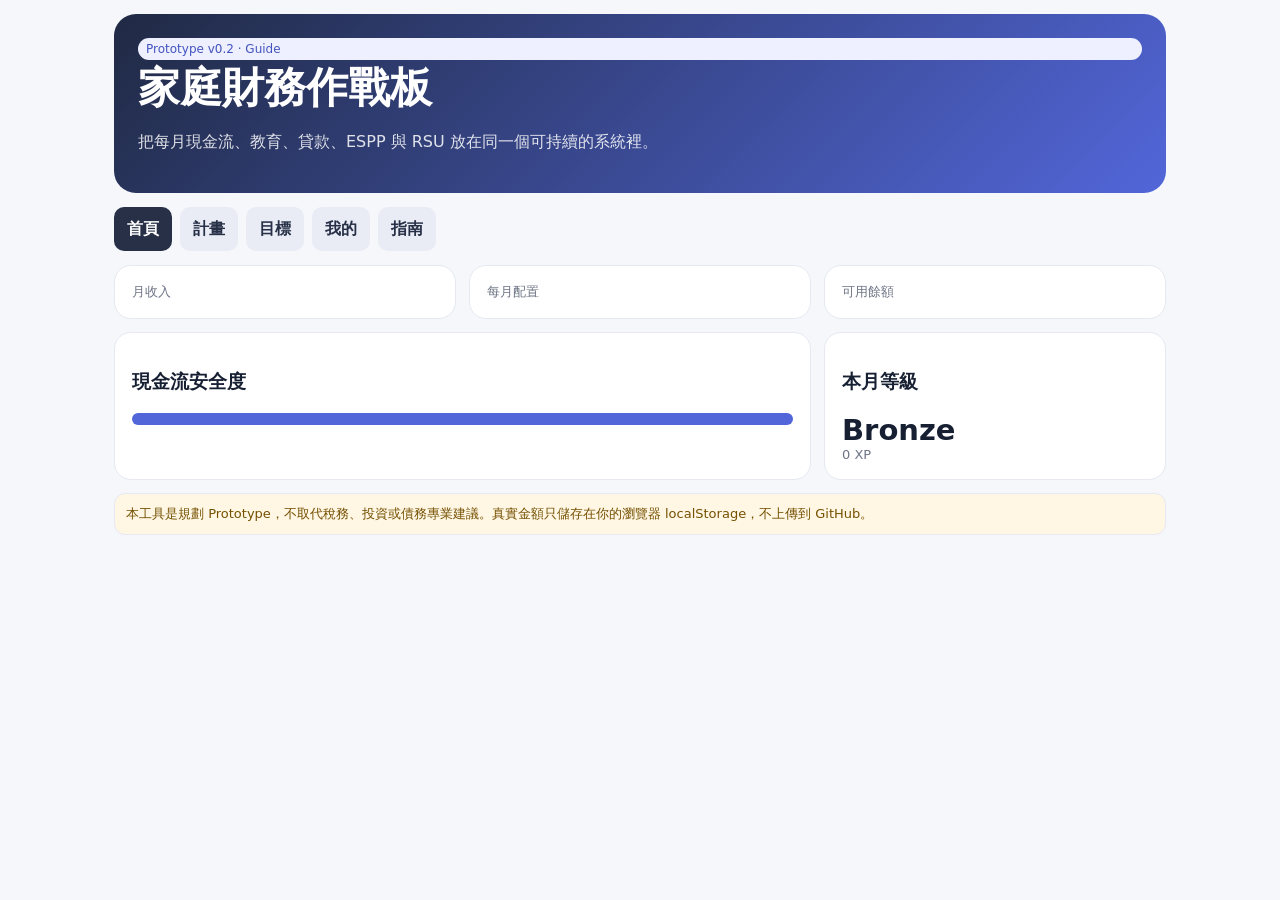
==== commit c2d1a72d: "preview: publish in-product user guide index.html" ====
--- a/preview/index.html
+++ b/preview/index.html
@@ -1,3 +1,3 @@
-<!doctype html><html lang="zh-Hant"><head><meta charset="utf-8"><meta name="viewport" content="width=device-width,initial-scale=1"><title>家庭財務作戰板</title><link rel="stylesheet" href="assets/app.css"></head><body><div class="w"><section class="hero"><div class="tag">Prototype v0.2 · QA Hotfix 3</div><h1>家庭財務作戰板</h1><p>把每月現金流、教育、貸款、ESPP 與 RSU 放在同一個可持續的系統裡。</p></section><nav class="tabs"><a class="tablink on" href="#dash" data-p="dash">首頁</a><a class="tablink" href="#budget" data-p="budget">計畫</a><a class="tablink" href="#travel" data-p="travel">目標</a><a class="tablink" href="#quests" data-p="quests">我的</a></nav><main><section id="dash" class="page on grid"><div class="card"><div class="muted">月收入</div><div class="k" id="incomeK"></div></div><div class="card"><div class="muted">每月配置</div><div class="k" id="spentK"></div></div><div class="card"><div class="muted">可用餘額</div><div class="k good" id="leftK"></div></div><div class="card wide"><h3>現金流安全度</h3><div class="bar"><i id="safeBar"></i></div><p class="muted" id="safeTxt"></p></div><div class="card"><h3>本月等級</h3><div class="k" id="level">Bronze</div><div class="muted"><span id="xp">0</span> XP</div></div><div class="card full note">本工具是規劃 Prototype，不取代稅務、投資或債務專業建議。真實金額只儲存在你的瀏覽器 localStorage，不上傳到 GitHub。</div></section><section id="budget" class="page grid"><div class="card full"><h2>每月真實預算</h2><p class="muted">右側直接輸入實際金額，總覽即時重算。</p><div id="budgetRows"><div class="row"><b>可分配月收入</b><input type="number" inputmode="numeric" disabled placeholder="載入中"></div><div class="budget-group static-budget" data-static="mortgage"><div class="budget-head"><span class="budget-toggle">＋</span><div class="budget-title"><b>房貸／住房</b></div><div class="budget-total">NT$0</div></div></div><div class="budget-group static-budget" data-static="education"><div class="budget-head"><span class="budget-toggle">＋</span><div class="budget-title"><b>子女教育／課程</b></div><div class="budget-total">NT$0</div></div></div><div class="budget-group static-budget" data-static="transport"><div class="budget-head"><span class="budget-toggle">＋</span><div class="budget-title"><b>交通／校車</b></div><div class="budget-total">NT$0</div></div></div><div class="budget-group static-budget" data-static="loans"><div class="budget-head"><span class="budget-toggle">＋</span><div class="budget-title"><b>其他貸款</b></div><div class="budget-total">NT$0</div></div></div><div class="budget-group static-budget" data-static="living"><div class="budget-head"><span class="budget-toggle">＋</span><div class="budget-title"><b>生活費</b></div><div class="budget-total">NT$0</div></div></div><div class="budget-group static-budget" data-static="insurance"><div class="budget-head"><span class="budget-toggle">＋</span><div class="budget-title"><b>保險／醫療</b></div><div class="budget-total">NT$0</div></div></div><div class="budget-group static-budget" data-static="travel"><div class="budget-head"><span class="budget-toggle">＋</span><div class="budget-title"><b>年度旅遊基金</b></div><div class="budget-total">NT$0</div></div></div><div class="budget-group static-budget" data-static="emergency"><div class="budget-head"><span class="budget-toggle">＋</span><div class="budget-title"><b>緊急預備金</b></div><div class="budget-total">NT$0</div></div></div><div class="budget-group static-budget" data-static="invest"><div class="budget-head"><span class="budget-toggle">＋</span><div class="budget-title"><b>非 AMD 長期投資</b></div><div class="budget-total">NT$0</div></div></div><div class="budget-group static-budget" data-static="other"><div class="budget-head"><span class="budget-toggle">＋</span><div class="budget-title"><b>彈性／大型支出</b></div><div class="budget-total">NT$0</div></div></div></div></div><div class="card full"><h2>Smart Allocation</h2><p class="muted">必要支出與 ESPP 扣除後，把剩餘現金分配到四個目的。</p><div class="split"><div class="box"><div class="row"><span>✈️ 旅行</span><input id="allocTravel" type="number" min="0" inputmode="numeric"></div><div class="row"><span>🛡️ 安全網</span><input id="allocEmergency" type="number" min="0" inputmode="numeric"></div><div class="row"><span>📈 長期投資</span><input id="allocInvest" type="number" min="0" inputmode="numeric"></div><div class="row"><span>☕ 自由使用</span><input id="allocFree" type="number" min="0" inputmode="numeric"></div></div><div class="box"><div class="muted">本月可分配</div><div class="k" id="allocAvailable">NT$0</div><div class="muted">尚未分配</div><div class="k" id="allocRemain">NT$0</div><button type="button" id="suggestAlloc">產生建議配置</button></div></div><div id="allocNote" class="note" style="margin-top:12px"></div></div></section><section id="travel" class="page grid"><div class="card full"><div class="tag">12 個月投射</div><h2>Future Me</h2><p class="muted">只使用目前每月配置做投射，不假設投資報酬率或額外收入。</p><div class="split"><div class="box"><div class="muted">✈️ 旅遊基金增加</div><div class="k" id="fmTravel">NT$0</div></div><div class="box"><div class="muted">🛡️ 安全網增加</div><div class="k" id="fmEmergency">NT$0</div></div><div class="box"><div class="muted">📈 投資本金增加</div><div class="k" id="fmInvest">NT$0</div></div><div class="box"><div class="muted">☕ 自由使用預算</div><div class="k" id="fmFree">NT$0</div></div></div><div id="fmSummary" class="note" style="margin-top:12px"></div></div><div class="card wide"><h2>年度旅遊基金</h2><div class="row"><span>年度目標</span><input id="travelGoal" type="number"></div><div class="row"><span>目前累積</span><input id="travelNow" type="number"></div><div class="row"><span>每月固定投入</span><input id="travelMonthly" type="number"></div><h3 id="travelNeed"></h3><div class="bar"><i id="travelBar"></i></div></div><div class="card"><h3>規則</h3><p>旅遊是可預期支出，使用 sinking fund，不從緊急預備金支付。</p><p class="muted">沒花完直接 rollover 到下一年度。</p></div></section><section id="quests" class="page grid"><div class="card full"><h2>顯示設定</h2><div class="row"><span><b>文字大小</b><br><span class="muted">調整整個介面的閱讀尺寸</span></span><div class="fontctl"><button type="button" id="fontDown" aria-label="縮小字體"><span style="font-size:15px;font-weight:800">A</span></button><button type="button" id="fontUp" aria-label="放大字體"><span style="font-size:23px;font-weight:800">A</span></button></div></div></div><div class="card full"><h2>公司股票</h2><div class="split"><div class="box"><b>AMD RSU</b><div class="k"><span id="rsuViewShares">58</span> 股</div><div class="muted">Cost basis US$<span id="rsuViewBasis">529.14</span></div><div class="muted">已實現 <span id="rsuViewSold">10 股 @ US$624.80</span></div></div><div class="box"><b>AMD ESPP</b><div class="k"><span id="esppViewPct">8</span>%</div><div class="muted">上限 15% · 下一購入 <span id="esppViewNext">2026/11</span></div><div class="muted">本期預估投入 <span id="esppViewAmount">NT$60,000</span></div></div></div><div style="margin-top:18px"><h3>資產事件</h3><div id="stockEventsList"></div><button type="button" id="eventAdd">＋ 新增事件</button><div id="eventForm" class="box" style="display:none;margin-top:10px"><div class="row"><span>日期</span><input id="eventDate" type="date"></div><div class="row"><span>類型</span><select id="eventKind"><option>RSU Vest</option><option>RSU Sell</option><option>ESPP Purchase</option><option>ESPP Sell</option><option>Bonus</option><option>其他</option></select></div><div class="row"><span>名稱</span><input id="eventName" type="text" placeholder="事件名稱"></div><div class="row"><span>備註</span><input id="eventMemo" type="text" placeholder="股數、價格或用途"></div><div style="display:flex;justify-content:flex-end;gap:8px;margin-top:10px"><button type="button" id="eventCancel">取消</button><button type="button" id="eventSave">儲存</button></div></div></div><details style="margin-top:12px"><summary>編輯公司股票資料</summary><div class="box"><div class="row"><span>RSU 剩餘股數</span><input id="rsuEditShares" type="number" min="0"></div><div class="row"><span>RSU Cost basis (USD)</span><input id="rsuEditBasis" type="number" min="0" step="0.01"></div><div class="row"><span>已賣股數</span><input id="rsuEditSoldShares" type="number" min="0"></div><div class="row"><span>已賣平均價 (USD)</span><input id="rsuEditSoldPrice" type="number" min="0" step="0.01"></div><div class="row"><span>ESPP 提撥率</span><input id="esppEditPct" type="number" min="0" max="15"></div><div class="row"><span>ESPP 本期預估投入</span><input id="esppEditAmount" type="number" min="0"></div></div></details><div class="note" style="margin-top:12px"><b>集中風險</b><br>薪資、RSU 與 ESPP 都來自同一家公司；變現後可優先考慮非雇主公司資產。</div></div><div class="card full"><h2>本月任務</h2><div id="questRows"></div></div></section></main></div><script src="assets/app.js?v=20260925-1308"></script>
+<!doctype html><html lang="zh-Hant"><head><meta charset="utf-8"><meta name="viewport" content="width=device-width,initial-scale=1"><title>家庭財務作戰板</title><link rel="stylesheet" href="assets/app.css"></head><body><div class="w"><section class="hero"><div class="tag">Prototype v0.2 · Guide</div><h1>家庭財務作戰板</h1><p>把每月現金流、教育、貸款、ESPP 與 RSU 放在同一個可持續的系統裡。</p></section><nav class="tabs"><a class="tablink on" href="#dash" data-p="dash">首頁</a><a class="tablink" href="#budget" data-p="budget">計畫</a><a class="tablink" href="#travel" data-p="travel">目標</a><a class="tablink" href="#quests" data-p="quests">我的</a><a class="tablink" href="#guide" data-p="guide">指南</a></nav><main><section id="dash" class="page on grid"><div class="card"><div class="muted">月收入</div><div class="k" id="incomeK"></div></div><div class="card"><div class="muted">每月配置</div><div class="k" id="spentK"></div></div><div class="card"><div class="muted">可用餘額</div><div class="k good" id="leftK"></div></div><div class="card wide"><h3>現金流安全度</h3><div class="bar"><i id="safeBar"></i></div><p class="muted" id="safeTxt"></p></div><div class="card"><h3>本月等級</h3><div class="k" id="level">Bronze</div><div class="muted"><span id="xp">0</span> XP</div></div><div class="card full note">本工具是規劃 Prototype，不取代稅務、投資或債務專業建議。真實金額只儲存在你的瀏覽器 localStorage，不上傳到 GitHub。</div></section><section id="budget" class="page grid"><div class="card full"><h2>每月真實預算</h2><p class="muted">右側直接輸入實際金額，總覽即時重算。</p><div id="budgetRows"><div class="row"><b>可分配月收入</b><input type="number" inputmode="numeric" disabled placeholder="載入中"></div><div class="budget-group static-budget" data-static="mortgage"><div class="budget-head"><span class="budget-toggle">＋</span><div class="budget-title"><b>房貸／住房</b></div><div class="budget-total">NT$0</div></div></div><div class="budget-group static-budget" data-static="education"><div class="budget-head"><span class="budget-toggle">＋</span><div class="budget-title"><b>子女教育／課程</b></div><div class="budget-total">NT$0</div></div></div><div class="budget-group static-budget" data-static="transport"><div class="budget-head"><span class="budget-toggle">＋</span><div class="budget-title"><b>交通／校車</b></div><div class="budget-total">NT$0</div></div></div><div class="budget-group static-budget" data-static="loans"><div class="budget-head"><span class="budget-toggle">＋</span><div class="budget-title"><b>其他貸款</b></div><div class="budget-total">NT$0</div></div></div><div class="budget-group static-budget" data-static="living"><div class="budget-head"><span class="budget-toggle">＋</span><div class="budget-title"><b>生活費</b></div><div class="budget-total">NT$0</div></div></div><div class="budget-group static-budget" data-static="insurance"><div class="budget-head"><span class="budget-toggle">＋</span><div class="budget-title"><b>保險／醫療</b></div><div class="budget-total">NT$0</div></div></div><div class="budget-group static-budget" data-static="travel"><div class="budget-head"><span class="budget-toggle">＋</span><div class="budget-title"><b>年度旅遊基金</b></div><div class="budget-total">NT$0</div></div></div><div class="budget-group static-budget" data-static="emergency"><div class="budget-head"><span class="budget-toggle">＋</span><div class="budget-title"><b>緊急預備金</b></div><div class="budget-total">NT$0</div></div></div><div class="budget-group static-budget" data-static="invest"><div class="budget-head"><span class="budget-toggle">＋</span><div class="budget-title"><b>非 AMD 長期投資</b></div><div class="budget-total">NT$0</div></div></div><div class="budget-group static-budget" data-static="other"><div class="budget-head"><span class="budget-toggle">＋</span><div class="budget-title"><b>彈性／大型支出</b></div><div class="budget-total">NT$0</div></div></div></div></div><div class="card full"><h2>Smart Allocation</h2><p class="muted">必要支出與 ESPP 扣除後，把剩餘現金分配到四個目的。</p><div class="split"><div class="box"><div class="row"><span>✈️ 旅行</span><input id="allocTravel" type="number" min="0" inputmode="numeric"></div><div class="row"><span>🛡️ 安全網</span><input id="allocEmergency" type="number" min="0" inputmode="numeric"></div><div class="row"><span>📈 長期投資</span><input id="allocInvest" type="number" min="0" inputmode="numeric"></div><div class="row"><span>☕ 自由使用</span><input id="allocFree" type="number" min="0" inputmode="numeric"></div></div><div class="box"><div class="muted">本月可分配</div><div class="k" id="allocAvailable">NT$0</div><div class="muted">尚未分配</div><div class="k" id="allocRemain">NT$0</div><button type="button" id="suggestAlloc">產生建議配置</button></div></div><div id="allocNote" class="note" style="margin-top:12px"></div></div></section><section id="travel" class="page grid"><div class="card full"><div class="tag">12 個月投射</div><h2>Future Me</h2><p class="muted">只使用目前每月配置做投射，不假設投資報酬率或額外收入。</p><div class="split"><div class="box"><div class="muted">✈️ 旅遊基金增加</div><div class="k" id="fmTravel">NT$0</div></div><div class="box"><div class="muted">🛡️ 安全網增加</div><div class="k" id="fmEmergency">NT$0</div></div><div class="box"><div class="muted">📈 投資本金增加</div><div class="k" id="fmInvest">NT$0</div></div><div class="box"><div class="muted">☕ 自由使用預算</div><div class="k" id="fmFree">NT$0</div></div></div><div id="fmSummary" class="note" style="margin-top:12px"></div></div><div class="card wide"><h2>年度旅遊基金</h2><div class="row"><span>年度目標</span><input id="travelGoal" type="number"></div><div class="row"><span>目前累積</span><input id="travelNow" type="number"></div><div class="row"><span>每月固定投入</span><input id="travelMonthly" type="number"></div><h3 id="travelNeed"></h3><div class="bar"><i id="travelBar"></i></div></div><div class="card"><h3>規則</h3><p>旅遊是可預期支出，使用 sinking fund，不從緊急預備金支付。</p><p class="muted">沒花完直接 rollover 到下一年度。</p></div></section><section id="quests" class="page grid"><div class="card full"><h2>顯示設定</h2><div class="row"><span><b>文字大小</b><br><span class="muted">調整整個介面的閱讀尺寸</span></span><div class="fontctl"><button type="button" id="fontDown" aria-label="縮小字體"><span style="font-size:15px;font-weight:800">A</span></button><button type="button" id="fontUp" aria-label="放大字體"><span style="font-size:23px;font-weight:800">A</span></button></div></div></div><div class="card full"><h2>公司股票</h2><div class="split"><div class="box"><b>AMD RSU</b><div class="k"><span id="rsuViewShares">58</span> 股</div><div class="muted">Cost basis US$<span id="rsuViewBasis">529.14</span></div><div class="muted">已實現 <span id="rsuViewSold">10 股 @ US$624.80</span></div></div><div class="box"><b>AMD ESPP</b><div class="k"><span id="esppViewPct">8</span>%</div><div class="muted">上限 15% · 下一購入 <span id="esppViewNext">2026/11</span></div><div class="muted">本期預估投入 <span id="esppViewAmount">NT$60,000</span></div></div></div><div style="margin-top:18px"><h3>資產事件</h3><div id="stockEventsList"></div><button type="button" id="eventAdd">＋ 新增事件</button><div id="eventForm" class="box" style="display:none;margin-top:10px"><div class="row"><span>日期</span><input id="eventDate" type="date"></div><div class="row"><span>類型</span><select id="eventKind"><option>RSU Vest</option><option>RSU Sell</option><option>ESPP Purchase</option><option>ESPP Sell</option><option>Bonus</option><option>其他</option></select></div><div class="row"><span>名稱</span><input id="eventName" type="text" placeholder="事件名稱"></div><div class="row"><span>備註</span><input id="eventMemo" type="text" placeholder="股數、價格或用途"></div><div style="display:flex;justify-content:flex-end;gap:8px;margin-top:10px"><button type="button" id="eventCancel">取消</button><button type="button" id="eventSave">儲存</button></div></div></div><details style="margin-top:12px"><summary>編輯公司股票資料</summary><div class="box"><div class="row"><span>RSU 剩餘股數</span><input id="rsuEditShares" type="number" min="0"></div><div class="row"><span>RSU Cost basis (USD)</span><input id="rsuEditBasis" type="number" min="0" step="0.01"></div><div class="row"><span>已賣股數</span><input id="rsuEditSoldShares" type="number" min="0"></div><div class="row"><span>已賣平均價 (USD)</span><input id="rsuEditSoldPrice" type="number" min="0" step="0.01"></div><div class="row"><span>ESPP 提撥率</span><input id="esppEditPct" type="number" min="0" max="15"></div><div class="row"><span>ESPP 本期預估投入</span><input id="esppEditAmount" type="number" min="0"></div></div></details><div class="note" style="margin-top:12px"><b>集中風險</b><br>薪資、RSU 與 ESPP 都來自同一家公司；變現後可優先考慮非雇主公司資產。</div></div><div class="card full"><h2>本月任務</h2><div id="questRows"></div></div></section><section id="guide" class="page grid"><div class="card full"><div class="tag">5–10 分鐘完成</div><h2>第一次使用</h2><p class="muted">LifeFinancePlanner 不是逐筆記帳工具。先建立財務結構，再決定剩餘資金怎麼配置。</p><div id="guideProgress" class="bar"><i></i></div><p id="guideProgressText" class="muted">開始設定你的計畫</p></div><div class="card full"><h2>設定流程</h2><div class="guide-step"><b>1　填入月收入</b><span>計畫 → 可分配月收入</span></div><div class="guide-step"><b>2　完成主要支出</b><span>展開住房、教育、交通、貸款等分類；子項可新增、修改、刪除。</span></div><div class="guide-step"><b>3　確認 ESPP</b><span>ESPP 會先從月收入扣除，再計算真正可分配現金。</span></div><div class="guide-step"><b>4　建立年度目標</b><span>目標 → 設定旅行基金與每月投入。</span></div><div class="guide-step"><b>5　完成 Smart Allocation</b><span>把剩餘資金配置到旅行、安全網、長期投資與自由使用。</span></div></div><div class="card full"><h2>每月 Review</h2><p><b>發薪後 1–3 天</b>，花約 5–10 分鐘：</p><p class="muted">更新收入 → 檢查固定支出 → 確認貸款／ESPP → Smart Allocation → 查看 Future Me。</p><div class="note">不要因為每天的小額消費或單日股價波動重做整份計畫。這是一個財務方向控制系統，不是逐筆記帳器或股票報價器。</div></div><div class="card full"><h2>RSU / ESPP</h2><p class="muted">我的 → 公司股票。RSU、ESPP 與薪資都可能來自同一家公司，因此除了收益，也要看集中風險。</p><p>重要事件只記錄：<b>RSU Vest、RSU Sell、ESPP Purchase、ESPP Sell、Bonus</b>。</p></div></section></main></div><script src="assets/app.js?v=20260925-1308"></script>
 </body>
 </html>
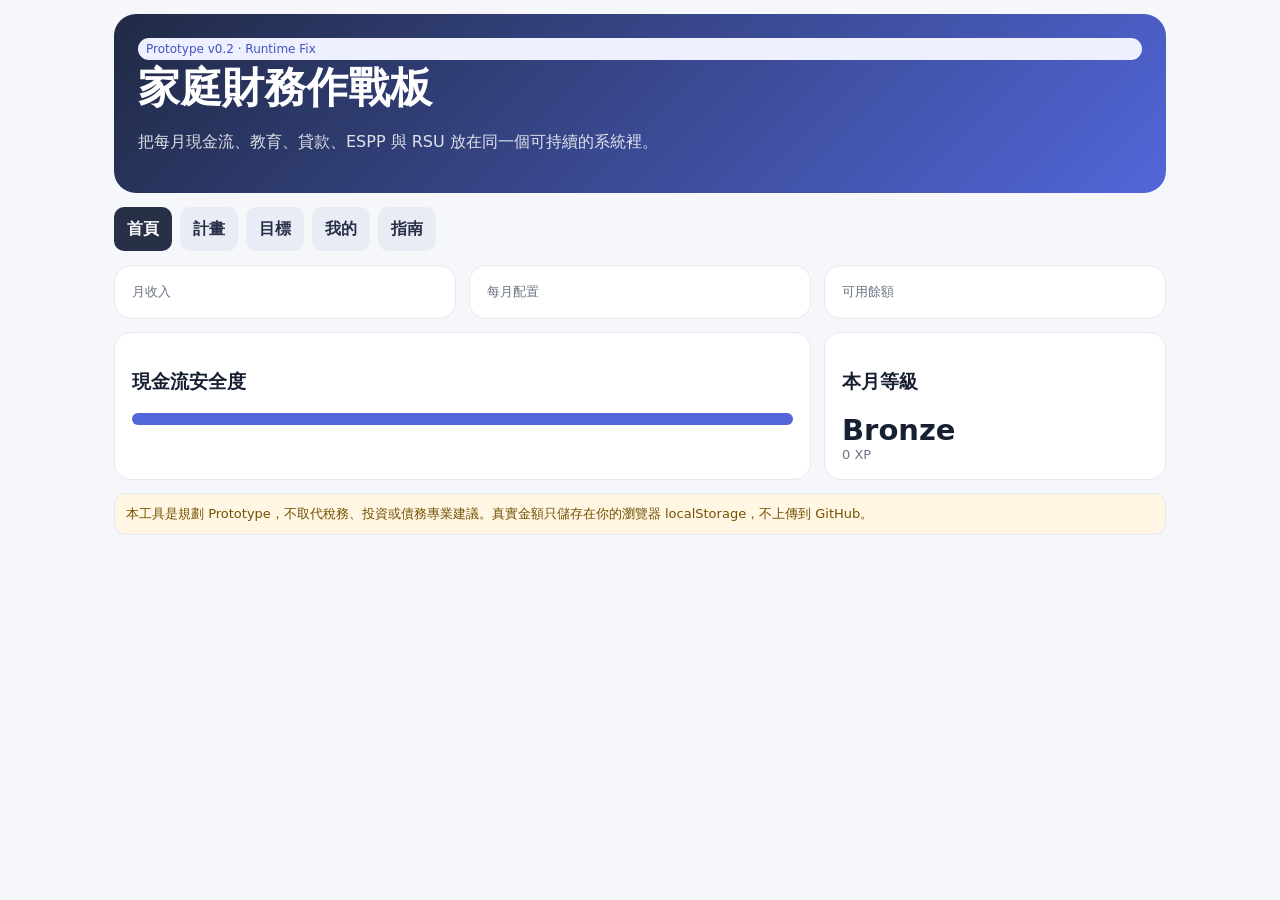
==== commit 42b7540d: "preview: cache bust runtime fix" ====
--- a/preview/index.html
+++ b/preview/index.html
@@ -1,3 +1,3 @@
-<!doctype html><html lang="zh-Hant"><head><meta charset="utf-8"><meta name="viewport" content="width=device-width,initial-scale=1"><title>家庭財務作戰板</title><link rel="stylesheet" href="assets/app.css"></head><body><div class="w"><section class="hero"><div class="tag">Prototype v0.2 · Guide</div><h1>家庭財務作戰板</h1><p>把每月現金流、教育、貸款、ESPP 與 RSU 放在同一個可持續的系統裡。</p></section><nav class="tabs"><a class="tablink on" href="#dash" data-p="dash">首頁</a><a class="tablink" href="#budget" data-p="budget">計畫</a><a class="tablink" href="#travel" data-p="travel">目標</a><a class="tablink" href="#quests" data-p="quests">我的</a><a class="tablink" href="#guide" data-p="guide">指南</a></nav><main><section id="dash" class="page on grid"><div class="card"><div class="muted">月收入</div><div class="k" id="incomeK"></div></div><div class="card"><div class="muted">每月配置</div><div class="k" id="spentK"></div></div><div class="card"><div class="muted">可用餘額</div><div class="k good" id="leftK"></div></div><div class="card wide"><h3>現金流安全度</h3><div class="bar"><i id="safeBar"></i></div><p class="muted" id="safeTxt"></p></div><div class="card"><h3>本月等級</h3><div class="k" id="level">Bronze</div><div class="muted"><span id="xp">0</span> XP</div></div><div class="card full note">本工具是規劃 Prototype，不取代稅務、投資或債務專業建議。真實金額只儲存在你的瀏覽器 localStorage，不上傳到 GitHub。</div></section><section id="budget" class="page grid"><div class="card full"><h2>每月真實預算</h2><p class="muted">右側直接輸入實際金額，總覽即時重算。</p><div id="budgetRows"><div class="row"><b>可分配月收入</b><input type="number" inputmode="numeric" disabled placeholder="載入中"></div><div class="budget-group static-budget" data-static="mortgage"><div class="budget-head"><span class="budget-toggle">＋</span><div class="budget-title"><b>房貸／住房</b></div><div class="budget-total">NT$0</div></div></div><div class="budget-group static-budget" data-static="education"><div class="budget-head"><span class="budget-toggle">＋</span><div class="budget-title"><b>子女教育／課程</b></div><div class="budget-total">NT$0</div></div></div><div class="budget-group static-budget" data-static="transport"><div class="budget-head"><span class="budget-toggle">＋</span><div class="budget-title"><b>交通／校車</b></div><div class="budget-total">NT$0</div></div></div><div class="budget-group static-budget" data-static="loans"><div class="budget-head"><span class="budget-toggle">＋</span><div class="budget-title"><b>其他貸款</b></div><div class="budget-total">NT$0</div></div></div><div class="budget-group static-budget" data-static="living"><div class="budget-head"><span class="budget-toggle">＋</span><div class="budget-title"><b>生活費</b></div><div class="budget-total">NT$0</div></div></div><div class="budget-group static-budget" data-static="insurance"><div class="budget-head"><span class="budget-toggle">＋</span><div class="budget-title"><b>保險／醫療</b></div><div class="budget-total">NT$0</div></div></div><div class="budget-group static-budget" data-static="travel"><div class="budget-head"><span class="budget-toggle">＋</span><div class="budget-title"><b>年度旅遊基金</b></div><div class="budget-total">NT$0</div></div></div><div class="budget-group static-budget" data-static="emergency"><div class="budget-head"><span class="budget-toggle">＋</span><div class="budget-title"><b>緊急預備金</b></div><div class="budget-total">NT$0</div></div></div><div class="budget-group static-budget" data-static="invest"><div class="budget-head"><span class="budget-toggle">＋</span><div class="budget-title"><b>非 AMD 長期投資</b></div><div class="budget-total">NT$0</div></div></div><div class="budget-group static-budget" data-static="other"><div class="budget-head"><span class="budget-toggle">＋</span><div class="budget-title"><b>彈性／大型支出</b></div><div class="budget-total">NT$0</div></div></div></div></div><div class="card full"><h2>Smart Allocation</h2><p class="muted">必要支出與 ESPP 扣除後，把剩餘現金分配到四個目的。</p><div class="split"><div class="box"><div class="row"><span>✈️ 旅行</span><input id="allocTravel" type="number" min="0" inputmode="numeric"></div><div class="row"><span>🛡️ 安全網</span><input id="allocEmergency" type="number" min="0" inputmode="numeric"></div><div class="row"><span>📈 長期投資</span><input id="allocInvest" type="number" min="0" inputmode="numeric"></div><div class="row"><span>☕ 自由使用</span><input id="allocFree" type="number" min="0" inputmode="numeric"></div></div><div class="box"><div class="muted">本月可分配</div><div class="k" id="allocAvailable">NT$0</div><div class="muted">尚未分配</div><div class="k" id="allocRemain">NT$0</div><button type="button" id="suggestAlloc">產生建議配置</button></div></div><div id="allocNote" class="note" style="margin-top:12px"></div></div></section><section id="travel" class="page grid"><div class="card full"><div class="tag">12 個月投射</div><h2>Future Me</h2><p class="muted">只使用目前每月配置做投射，不假設投資報酬率或額外收入。</p><div class="split"><div class="box"><div class="muted">✈️ 旅遊基金增加</div><div class="k" id="fmTravel">NT$0</div></div><div class="box"><div class="muted">🛡️ 安全網增加</div><div class="k" id="fmEmergency">NT$0</div></div><div class="box"><div class="muted">📈 投資本金增加</div><div class="k" id="fmInvest">NT$0</div></div><div class="box"><div class="muted">☕ 自由使用預算</div><div class="k" id="fmFree">NT$0</div></div></div><div id="fmSummary" class="note" style="margin-top:12px"></div></div><div class="card wide"><h2>年度旅遊基金</h2><div class="row"><span>年度目標</span><input id="travelGoal" type="number"></div><div class="row"><span>目前累積</span><input id="travelNow" type="number"></div><div class="row"><span>每月固定投入</span><input id="travelMonthly" type="number"></div><h3 id="travelNeed"></h3><div class="bar"><i id="travelBar"></i></div></div><div class="card"><h3>規則</h3><p>旅遊是可預期支出，使用 sinking fund，不從緊急預備金支付。</p><p class="muted">沒花完直接 rollover 到下一年度。</p></div></section><section id="quests" class="page grid"><div class="card full"><h2>顯示設定</h2><div class="row"><span><b>文字大小</b><br><span class="muted">調整整個介面的閱讀尺寸</span></span><div class="fontctl"><button type="button" id="fontDown" aria-label="縮小字體"><span style="font-size:15px;font-weight:800">A</span></button><button type="button" id="fontUp" aria-label="放大字體"><span style="font-size:23px;font-weight:800">A</span></button></div></div></div><div class="card full"><h2>公司股票</h2><div class="split"><div class="box"><b>AMD RSU</b><div class="k"><span id="rsuViewShares">58</span> 股</div><div class="muted">Cost basis US$<span id="rsuViewBasis">529.14</span></div><div class="muted">已實現 <span id="rsuViewSold">10 股 @ US$624.80</span></div></div><div class="box"><b>AMD ESPP</b><div class="k"><span id="esppViewPct">8</span>%</div><div class="muted">上限 15% · 下一購入 <span id="esppViewNext">2026/11</span></div><div class="muted">本期預估投入 <span id="esppViewAmount">NT$60,000</span></div></div></div><div style="margin-top:18px"><h3>資產事件</h3><div id="stockEventsList"></div><button type="button" id="eventAdd">＋ 新增事件</button><div id="eventForm" class="box" style="display:none;margin-top:10px"><div class="row"><span>日期</span><input id="eventDate" type="date"></div><div class="row"><span>類型</span><select id="eventKind"><option>RSU Vest</option><option>RSU Sell</option><option>ESPP Purchase</option><option>ESPP Sell</option><option>Bonus</option><option>其他</option></select></div><div class="row"><span>名稱</span><input id="eventName" type="text" placeholder="事件名稱"></div><div class="row"><span>備註</span><input id="eventMemo" type="text" placeholder="股數、價格或用途"></div><div style="display:flex;justify-content:flex-end;gap:8px;margin-top:10px"><button type="button" id="eventCancel">取消</button><button type="button" id="eventSave">儲存</button></div></div></div><details style="margin-top:12px"><summary>編輯公司股票資料</summary><div class="box"><div class="row"><span>RSU 剩餘股數</span><input id="rsuEditShares" type="number" min="0"></div><div class="row"><span>RSU Cost basis (USD)</span><input id="rsuEditBasis" type="number" min="0" step="0.01"></div><div class="row"><span>已賣股數</span><input id="rsuEditSoldShares" type="number" min="0"></div><div class="row"><span>已賣平均價 (USD)</span><input id="rsuEditSoldPrice" type="number" min="0" step="0.01"></div><div class="row"><span>ESPP 提撥率</span><input id="esppEditPct" type="number" min="0" max="15"></div><div class="row"><span>ESPP 本期預估投入</span><input id="esppEditAmount" type="number" min="0"></div></div></details><div class="note" style="margin-top:12px"><b>集中風險</b><br>薪資、RSU 與 ESPP 都來自同一家公司；變現後可優先考慮非雇主公司資產。</div></div><div class="card full"><h2>本月任務</h2><div id="questRows"></div></div></section><section id="guide" class="page grid"><div class="card full"><div class="tag">5–10 分鐘完成</div><h2>第一次使用</h2><p class="muted">LifeFinancePlanner 不是逐筆記帳工具。先建立財務結構，再決定剩餘資金怎麼配置。</p><div id="guideProgress" class="bar"><i></i></div><p id="guideProgressText" class="muted">開始設定你的計畫</p></div><div class="card full"><h2>設定流程</h2><div class="guide-step"><b>1　填入月收入</b><span>計畫 → 可分配月收入</span></div><div class="guide-step"><b>2　完成主要支出</b><span>展開住房、教育、交通、貸款等分類；子項可新增、修改、刪除。</span></div><div class="guide-step"><b>3　確認 ESPP</b><span>ESPP 會先從月收入扣除，再計算真正可分配現金。</span></div><div class="guide-step"><b>4　建立年度目標</b><span>目標 → 設定旅行基金與每月投入。</span></div><div class="guide-step"><b>5　完成 Smart Allocation</b><span>把剩餘資金配置到旅行、安全網、長期投資與自由使用。</span></div></div><div class="card full"><h2>每月 Review</h2><p><b>發薪後 1–3 天</b>，花約 5–10 分鐘：</p><p class="muted">更新收入 → 檢查固定支出 → 確認貸款／ESPP → Smart Allocation → 查看 Future Me。</p><div class="note">不要因為每天的小額消費或單日股價波動重做整份計畫。這是一個財務方向控制系統，不是逐筆記帳器或股票報價器。</div></div><div class="card full"><h2>RSU / ESPP</h2><p class="muted">我的 → 公司股票。RSU、ESPP 與薪資都可能來自同一家公司，因此除了收益，也要看集中風險。</p><p>重要事件只記錄：<b>RSU Vest、RSU Sell、ESPP Purchase、ESPP Sell、Bonus</b>。</p></div></section></main></div><script src="assets/app.js?v=20260925-1308"></script>
+<!doctype html><html lang="zh-Hant"><head><meta charset="utf-8"><meta name="viewport" content="width=device-width,initial-scale=1"><title>家庭財務作戰板</title><link rel="stylesheet" href="assets/app.css"></head><body><div class="w"><section class="hero"><div class="tag">Prototype v0.2 · Runtime Fix</div><h1>家庭財務作戰板</h1><p>把每月現金流、教育、貸款、ESPP 與 RSU 放在同一個可持續的系統裡。</p></section><nav class="tabs"><a class="tablink on" href="#dash" data-p="dash">首頁</a><a class="tablink" href="#budget" data-p="budget">計畫</a><a class="tablink" href="#travel" data-p="travel">目標</a><a class="tablink" href="#quests" data-p="quests">我的</a><a class="tablink" href="#guide" data-p="guide">指南</a></nav><main><section id="dash" class="page on grid"><div class="card"><div class="muted">月收入</div><div class="k" id="incomeK"></div></div><div class="card"><div class="muted">每月配置</div><div class="k" id="spentK"></div></div><div class="card"><div class="muted">可用餘額</div><div class="k good" id="leftK"></div></div><div class="card wide"><h3>現金流安全度</h3><div class="bar"><i id="safeBar"></i></div><p class="muted" id="safeTxt"></p></div><div class="card"><h3>本月等級</h3><div class="k" id="level">Bronze</div><div class="muted"><span id="xp">0</span> XP</div></div><div class="card full note">本工具是規劃 Prototype，不取代稅務、投資或債務專業建議。真實金額只儲存在你的瀏覽器 localStorage，不上傳到 GitHub。</div></section><section id="budget" class="page grid"><div class="card full"><h2>每月真實預算</h2><p class="muted">右側直接輸入實際金額，總覽即時重算。</p><div id="budgetRows"><div class="row"><b>可分配月收入</b><input type="number" inputmode="numeric" disabled placeholder="載入中"></div><div class="budget-group static-budget" data-static="mortgage"><div class="budget-head"><span class="budget-toggle">＋</span><div class="budget-title"><b>房貸／住房</b></div><div class="budget-total">NT$0</div></div></div><div class="budget-group static-budget" data-static="education"><div class="budget-head"><span class="budget-toggle">＋</span><div class="budget-title"><b>子女教育／課程</b></div><div class="budget-total">NT$0</div></div></div><div class="budget-group static-budget" data-static="transport"><div class="budget-head"><span class="budget-toggle">＋</span><div class="budget-title"><b>交通／校車</b></div><div class="budget-total">NT$0</div></div></div><div class="budget-group static-budget" data-static="loans"><div class="budget-head"><span class="budget-toggle">＋</span><div class="budget-title"><b>其他貸款</b></div><div class="budget-total">NT$0</div></div></div><div class="budget-group static-budget" data-static="living"><div class="budget-head"><span class="budget-toggle">＋</span><div class="budget-title"><b>生活費</b></div><div class="budget-total">NT$0</div></div></div><div class="budget-group static-budget" data-static="insurance"><div class="budget-head"><span class="budget-toggle">＋</span><div class="budget-title"><b>保險／醫療</b></div><div class="budget-total">NT$0</div></div></div><div class="budget-group static-budget" data-static="travel"><div class="budget-head"><span class="budget-toggle">＋</span><div class="budget-title"><b>年度旅遊基金</b></div><div class="budget-total">NT$0</div></div></div><div class="budget-group static-budget" data-static="emergency"><div class="budget-head"><span class="budget-toggle">＋</span><div class="budget-title"><b>緊急預備金</b></div><div class="budget-total">NT$0</div></div></div><div class="budget-group static-budget" data-static="invest"><div class="budget-head"><span class="budget-toggle">＋</span><div class="budget-title"><b>非 AMD 長期投資</b></div><div class="budget-total">NT$0</div></div></div><div class="budget-group static-budget" data-static="other"><div class="budget-head"><span class="budget-toggle">＋</span><div class="budget-title"><b>彈性／大型支出</b></div><div class="budget-total">NT$0</div></div></div></div></div><div class="card full"><h2>Smart Allocation</h2><p class="muted">必要支出與 ESPP 扣除後，把剩餘現金分配到四個目的。</p><div class="split"><div class="box"><div class="row"><span>✈️ 旅行</span><input id="allocTravel" type="number" min="0" inputmode="numeric"></div><div class="row"><span>🛡️ 安全網</span><input id="allocEmergency" type="number" min="0" inputmode="numeric"></div><div class="row"><span>📈 長期投資</span><input id="allocInvest" type="number" min="0" inputmode="numeric"></div><div class="row"><span>☕ 自由使用</span><input id="allocFree" type="number" min="0" inputmode="numeric"></div></div><div class="box"><div class="muted">本月可分配</div><div class="k" id="allocAvailable">NT$0</div><div class="muted">尚未分配</div><div class="k" id="allocRemain">NT$0</div><button type="button" id="suggestAlloc">產生建議配置</button></div></div><div id="allocNote" class="note" style="margin-top:12px"></div></div></section><section id="travel" class="page grid"><div class="card full"><div class="tag">12 個月投射</div><h2>Future Me</h2><p class="muted">只使用目前每月配置做投射，不假設投資報酬率或額外收入。</p><div class="split"><div class="box"><div class="muted">✈️ 旅遊基金增加</div><div class="k" id="fmTravel">NT$0</div></div><div class="box"><div class="muted">🛡️ 安全網增加</div><div class="k" id="fmEmergency">NT$0</div></div><div class="box"><div class="muted">📈 投資本金增加</div><div class="k" id="fmInvest">NT$0</div></div><div class="box"><div class="muted">☕ 自由使用預算</div><div class="k" id="fmFree">NT$0</div></div></div><div id="fmSummary" class="note" style="margin-top:12px"></div></div><div class="card wide"><h2>年度旅遊基金</h2><div class="row"><span>年度目標</span><input id="travelGoal" type="number"></div><div class="row"><span>目前累積</span><input id="travelNow" type="number"></div><div class="row"><span>每月固定投入</span><input id="travelMonthly" type="number"></div><h3 id="travelNeed"></h3><div class="bar"><i id="travelBar"></i></div></div><div class="card"><h3>規則</h3><p>旅遊是可預期支出，使用 sinking fund，不從緊急預備金支付。</p><p class="muted">沒花完直接 rollover 到下一年度。</p></div></section><section id="quests" class="page grid"><div class="card full"><h2>顯示設定</h2><div class="row"><span><b>文字大小</b><br><span class="muted">調整整個介面的閱讀尺寸</span></span><div class="fontctl"><button type="button" id="fontDown" aria-label="縮小字體"><span style="font-size:15px;font-weight:800">A</span></button><button type="button" id="fontUp" aria-label="放大字體"><span style="font-size:23px;font-weight:800">A</span></button></div></div></div><div class="card full"><h2>公司股票</h2><div class="split"><div class="box"><b>AMD RSU</b><div class="k"><span id="rsuViewShares">58</span> 股</div><div class="muted">Cost basis US$<span id="rsuViewBasis">529.14</span></div><div class="muted">已實現 <span id="rsuViewSold">10 股 @ US$624.80</span></div></div><div class="box"><b>AMD ESPP</b><div class="k"><span id="esppViewPct">8</span>%</div><div class="muted">上限 15% · 下一購入 <span id="esppViewNext">2026/11</span></div><div class="muted">本期預估投入 <span id="esppViewAmount">NT$60,000</span></div></div></div><div style="margin-top:18px"><h3>資產事件</h3><div id="stockEventsList"></div><button type="button" id="eventAdd">＋ 新增事件</button><div id="eventForm" class="box" style="display:none;margin-top:10px"><div class="row"><span>日期</span><input id="eventDate" type="date"></div><div class="row"><span>類型</span><select id="eventKind"><option>RSU Vest</option><option>RSU Sell</option><option>ESPP Purchase</option><option>ESPP Sell</option><option>Bonus</option><option>其他</option></select></div><div class="row"><span>名稱</span><input id="eventName" type="text" placeholder="事件名稱"></div><div class="row"><span>備註</span><input id="eventMemo" type="text" placeholder="股數、價格或用途"></div><div style="display:flex;justify-content:flex-end;gap:8px;margin-top:10px"><button type="button" id="eventCancel">取消</button><button type="button" id="eventSave">儲存</button></div></div></div><details style="margin-top:12px"><summary>編輯公司股票資料</summary><div class="box"><div class="row"><span>RSU 剩餘股數</span><input id="rsuEditShares" type="number" min="0"></div><div class="row"><span>RSU Cost basis (USD)</span><input id="rsuEditBasis" type="number" min="0" step="0.01"></div><div class="row"><span>已賣股數</span><input id="rsuEditSoldShares" type="number" min="0"></div><div class="row"><span>已賣平均價 (USD)</span><input id="rsuEditSoldPrice" type="number" min="0" step="0.01"></div><div class="row"><span>ESPP 提撥率</span><input id="esppEditPct" type="number" min="0" max="15"></div><div class="row"><span>ESPP 本期預估投入</span><input id="esppEditAmount" type="number" min="0"></div></div></details><div class="note" style="margin-top:12px"><b>集中風險</b><br>薪資、RSU 與 ESPP 都來自同一家公司；變現後可優先考慮非雇主公司資產。</div></div><div class="card full"><h2>本月任務</h2><div id="questRows"></div></div></section><section id="guide" class="page grid"><div class="card full"><div class="tag">5–10 分鐘完成</div><h2>第一次使用</h2><p class="muted">LifeFinancePlanner 不是逐筆記帳工具。先建立財務結構，再決定剩餘資金怎麼配置。</p><div id="guideProgress" class="bar"><i></i></div><p id="guideProgressText" class="muted">開始設定你的計畫</p></div><div class="card full"><h2>設定流程</h2><div class="guide-step"><b>1　填入月收入</b><span>計畫 → 可分配月收入</span></div><div class="guide-step"><b>2　完成主要支出</b><span>展開住房、教育、交通、貸款等分類；子項可新增、修改、刪除。</span></div><div class="guide-step"><b>3　確認 ESPP</b><span>ESPP 會先從月收入扣除，再計算真正可分配現金。</span></div><div class="guide-step"><b>4　建立年度目標</b><span>目標 → 設定旅行基金與每月投入。</span></div><div class="guide-step"><b>5　完成 Smart Allocation</b><span>把剩餘資金配置到旅行、安全網、長期投資與自由使用。</span></div></div><div class="card full"><h2>每月 Review</h2><p><b>發薪後 1–3 天</b>，花約 5–10 分鐘：</p><p class="muted">更新收入 → 檢查固定支出 → 確認貸款／ESPP → Smart Allocation → 查看 Future Me。</p><div class="note">不要因為每天的小額消費或單日股價波動重做整份計畫。這是一個財務方向控制系統，不是逐筆記帳器或股票報價器。</div></div><div class="card full"><h2>RSU / ESPP</h2><p class="muted">我的 → 公司股票。RSU、ESPP 與薪資都可能來自同一家公司，因此除了收益，也要看集中風險。</p><p>重要事件只記錄：<b>RSU Vest、RSU Sell、ESPP Purchase、ESPP Sell、Bonus</b>。</p></div></section></main></div><script src="assets/app.js?v=20260925-1316"></script>
 </body>
 </html>
--- a/preview/assets/app.css
+++ b/preview/assets/app.css
@@ -1 +1,4 @@
-:root{--font-scale:1;--b:#f5f7fb;--c:#fff;--i:#172033;--m:#6d7485;--a:#5266d9;--l:#e6e9f2;--g:#158266}*{box-sizing:border-box}body{margin:0;background:var(--b);color:var(--i);font-family:system-ui,-apple-system,"Noto Sans TC",sans-serif;font-size:calc(16px * var(--font-scale))}.w{max-width:1080px;margin:auto;padding:14px}.hero{background:linear-gradient(135deg,#202a44,#5266d9);color:#fff;padding:24px;border-radius:22px}.hero h1{margin:0;font-size:clamp(28px,5vw,42px)}.hero p{opacity:.85}.tabs{display:flex;gap:8px;margin:14px 0;overflow:auto}.tabs a,button{border:0;border-radius:10px;padding:10px 13px;background:#e9ecf5;color:#273047;font-weight:700}.tabs .on{background:#273047;color:#fff}.page{display:none}.page.on{display:grid}.page:target{display:grid}body:has(.page:target) .page.on:not(:target){display:none}.tabs a{text-decoration:none;border-radius:10px;padding:10px 13px;background:#e9ecf5;color:#273047;font-weight:700}.tabs a.on{background:#273047;color:#fff}.grid{grid-template-columns:repeat(12,1fr);gap:13px}.card{grid-column:span 4;background:var(--c);border:1px solid var(--l);border-radius:17px;padding:17px}.wide{grid-column:span 8}.full{grid-column:1/-1}.k{font-size:29px;font-weight:900}.muted{color:var(--m);font-size:13px}.row{display:flex;justify-content:space-between;gap:10px;align-items:center;padding:8px 0;border-bottom:1px solid var(--l)}input{width:145px;padding:9px;border:1px solid var(--l);border-radius:9px;text-align:right;font-size:16px}.bar{height:12px;background:#eef0f5;border-radius:99px;overflow:hidden}.bar i{display:block;height:100%;background:var(--a)}.tag{background:#eef0ff;color:#4253bf;border-radius:99px;padding:4px 8px;font-size:12px}.note{background:#fff7e4;padding:11px;border-radius:11px;color:#755000;font-size:13px}details{margin-top:8px}summary{cursor:pointer;font-weight:700}.quest{display:flex;gap:10px;padding:10px 0;border-bottom:1px solid var(--l)}.quest input{width:auto}.split{display:grid;grid-template-columns:1fr 1fr;gap:10px}.box{background:#f4f6ff;padding:12px;border-radius:12px}.good{color:var(--g)}.fontctl{display:inline-flex;gap:4px;padding:3px;border:1px solid var(--l);border-radius:12px;background:#f4f6fb}.fontctl button{width:44px;height:44px;padding:0;background:transparent}.fontctl button:active{background:#e5e9f4}.stock-event{display:grid;grid-template-columns:18px minmax(0,1fr) auto;gap:10px;padding:10px 0;border-bottom:1px solid var(--l)}.event-dot{width:12px;height:12px;border-radius:50%;margin-top:5px;border:2px solid var(--a);background:#fff}.stock-event.done .event-dot{background:var(--g);border-color:var(--g)}.event-date{font-size:12px;color:var(--m)}.event-name{font-weight:800}.event-memo{font-size:13px;color:var(--m)}.event-menu{display:flex;gap:4px;flex-wrap:wrap}.event-menu button{padding:6px 8px;font-size:12px}.budget-group{border-bottom:1px solid var(--l)}.budget-head{display:flex;gap:10px;align-items:center;padding:10px 0}.budget-toggle{width:44px;height:44px;padding:0}.budget-title{flex:1}.budget-total{font-weight:900}.budget-children{display:none;padding:0 0 12px 54px}.budget-group.open .budget-children{display:block}.subrow{display:grid;grid-template-columns:minmax(0,1fr) 120px 44px;gap:8px;padding:6px 0}.subrow input{width:100%}.del{width:44px;padding:0}:focus-visible{outline:3px solid rgba(82,102,217,.35);outline-offset:2px}.tabs a{min-height:44px;display:flex;align-items:center;justify-content:center;white-space:nowrap}@media(max-width:760px){.budget-children{padding-left:0}.subrow{grid-template-columns:minmax(0,1fr) 100px 44px}.card,.wide{.card,.wide{grid-column:1/-1}.split{grid-template-columns:1fr}input{width:120px}}+:root{--font-scale:1;--b:#f5f7fb;--c:#fff;--i:#172033;--m:#6d7485;--a:#5266d9;--l:#e6e9f2;--g:#158266}*{box-sizing:border-box}body{margin:0;background:var(--b);color:var(--i);font-family:system-ui,-apple-system,"Noto Sans TC",sans-serif;font-size:calc(16px * var(--font-scale))}.w{max-width:1080px;margin:auto;padding:14px}.hero{background:linear-gradient(135deg,#202a44,#5266d9);color:#fff;padding:24px;border-radius:22px}.hero h1{margin:0;font-size:clamp(28px,5vw,42px)}.hero p{opacity:.85}.tabs{display:flex;gap:8px;margin:14px 0;overflow:auto}.tabs a,button{border:0;border-radius:10px;padding:10px 13px;background:#e9ecf5;color:#273047;font-weight:700}.tabs .on{background:#273047;color:#fff}.page{display:none}.page.on{display:grid}.page:target{display:grid}body:has(.page:target) .page.on:not(:target){display:none}.tabs a{text-decoration:none;border-radius:10px;padding:10px 13px;background:#e9ecf5;color:#273047;font-weight:700}.tabs a.on{background:#273047;color:#fff}.grid{grid-template-columns:repeat(12,1fr);gap:13px}.card{grid-column:span 4;background:var(--c);border:1px solid var(--l);border-radius:17px;padding:17px}.wide{grid-column:span 8}.full{grid-column:1/-1}.k{font-size:29px;font-weight:900}.muted{color:var(--m);font-size:13px}.row{display:flex;justify-content:space-between;gap:10px;align-items:center;padding:8px 0;border-bottom:1px solid var(--l)}input{width:145px;padding:9px;border:1px solid var(--l);border-radius:9px;text-align:right;font-size:16px}.bar{height:12px;background:#eef0f5;border-radius:99px;overflow:hidden}.bar i{display:block;height:100%;background:var(--a)}.tag{background:#eef0ff;color:#4253bf;border-radius:99px;padding:4px 8px;font-size:12px}.note{background:#fff7e4;padding:11px;border-radius:11px;color:#755000;font-size:13px}details{margin-top:8px}summary{cursor:pointer;font-weight:700}.quest{display:flex;gap:10px;padding:10px 0;border-bottom:1px solid var(--l)}.quest input{width:auto}.split{display:grid;grid-template-columns:1fr 1fr;gap:10px}.box{background:#f4f6ff;padding:12px;border-radius:12px}.good{color:var(--g)}.fontctl{display:inline-flex;gap:4px;padding:3px;border:1px solid var(--l);border-radius:12px;background:#f4f6fb}.fontctl button{width:44px;height:44px;padding:0;background:transparent}.fontctl button:active{background:#e5e9f4}.stock-event{display:grid;grid-template-columns:18px minmax(0,1fr) auto;gap:10px;padding:10px 0;border-bottom:1px solid var(--l)}.event-dot{width:12px;height:12px;border-radius:50%;margin-top:5px;border:2px solid var(--a);background:#fff}.stock-event.done .event-dot{background:var(--g);border-color:var(--g)}.event-date{font-size:12px;color:var(--m)}.event-name{font-weight:800}.event-memo{font-size:13px;color:var(--m)}.event-menu{display:flex;gap:4px;flex-wrap:wrap}.event-menu button{padding:6px 8px;font-size:12px}.budget-group{border-bottom:1px solid var(--l)}.budget-head{display:flex;gap:10px;align-items:center;padding:10px 0}.budget-toggle{width:44px;height:44px;padding:0}.budget-title{flex:1}.budget-total{font-weight:900}.budget-children{display:none;padding:0 0 12px 54px}.budget-group.open .budget-children{display:block}.subrow{display:grid;grid-template-columns:minmax(0,1fr) 120px 44px;gap:8px;padding:6px 0}.subrow input{width:100%}.del{width:44px;padding:0}:focus-visible{outline:3px solid rgba(82,102,217,.35);outline-offset:2px}.tabs a{min-height:44px;display:flex;align-items:center;justify-content:center;white-space:nowrap}@media(max-width:760px){.budget-children{padding-left:0}.subrow{grid-template-columns:minmax(0,1fr) 100px 44px}.card,.wide{.card,.wide{grid-column:1/-1}.split{grid-template-columns:1fr}input{width:120px}}
+.guide-step{display:grid;gap:4px;padding:13px 0;border-bottom:1px solid var(--l)}
+.guide-step:last-child{border-bottom:0}.guide-step span{color:var(--m);font-size:.9rem;line-height:1.55}
+@media(max-width:760px){.tabs{gap:6px}.tabs a{padding:10px 11px}}
